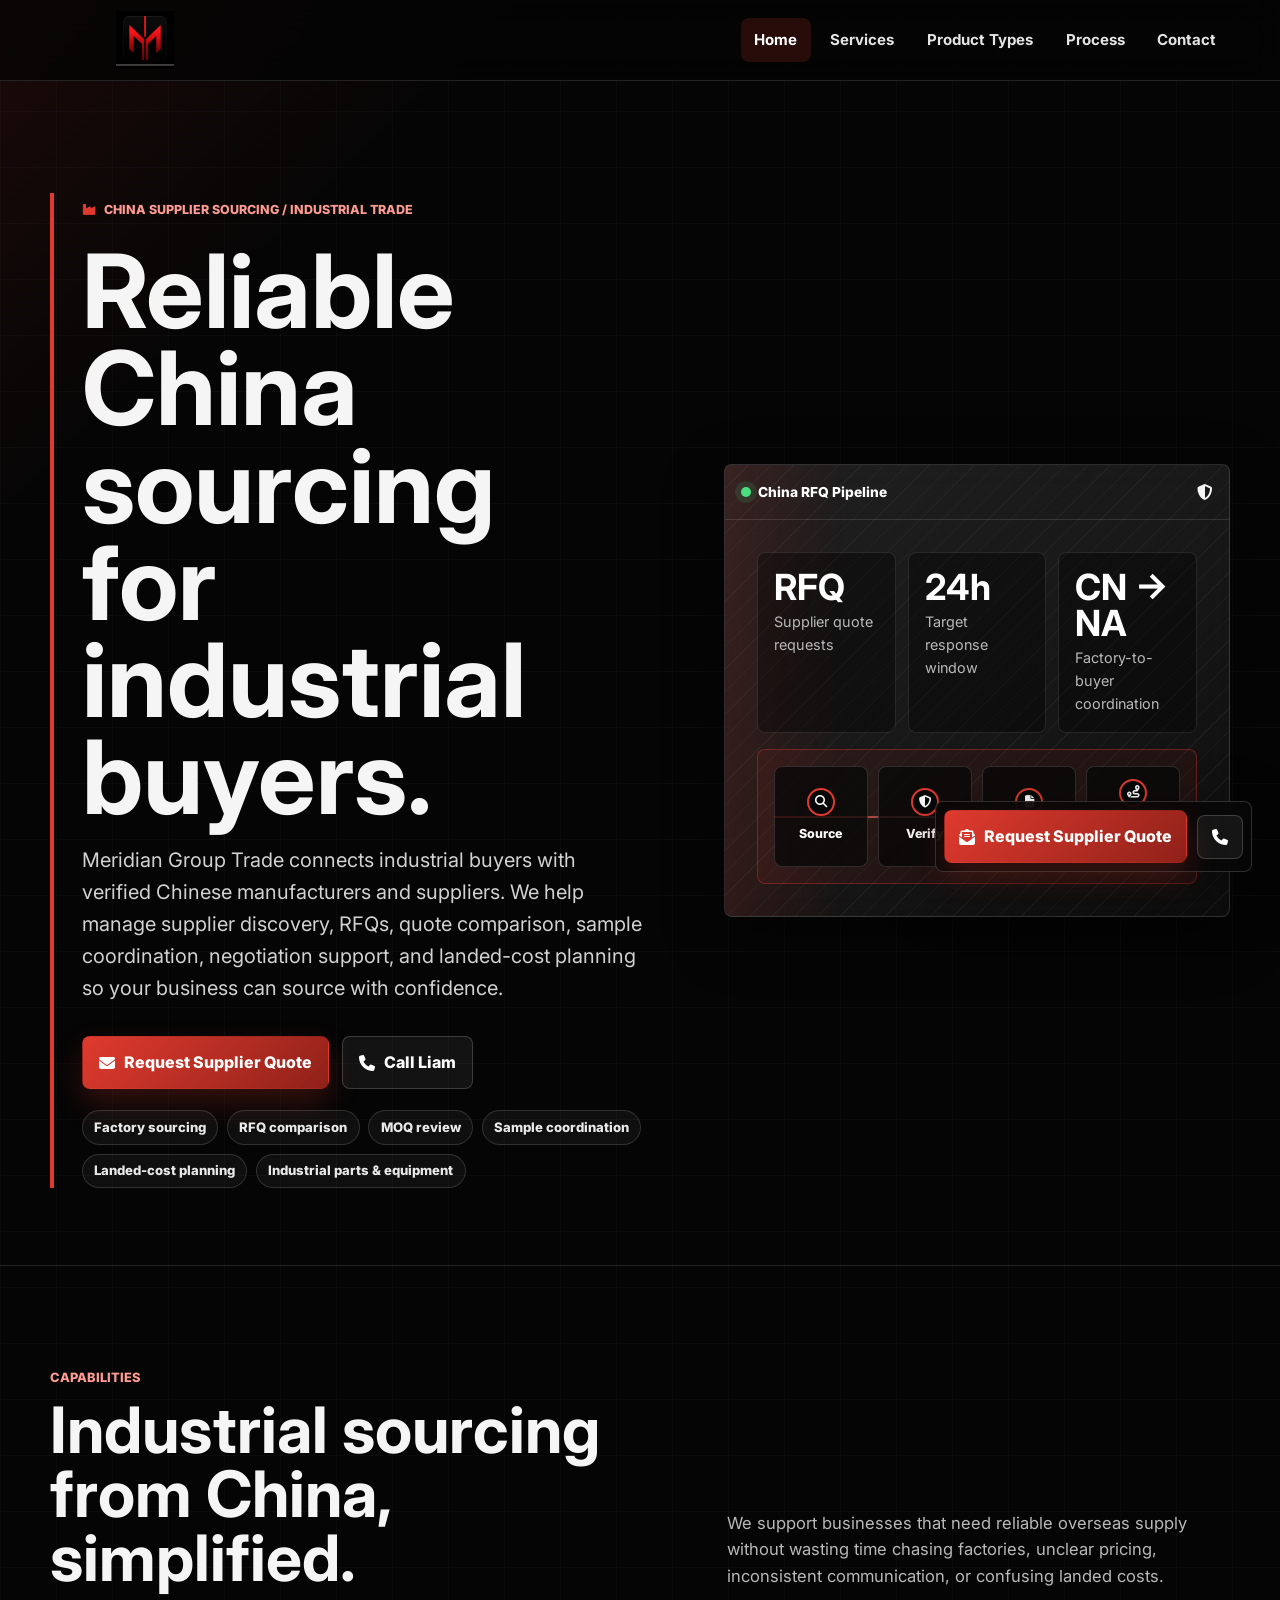
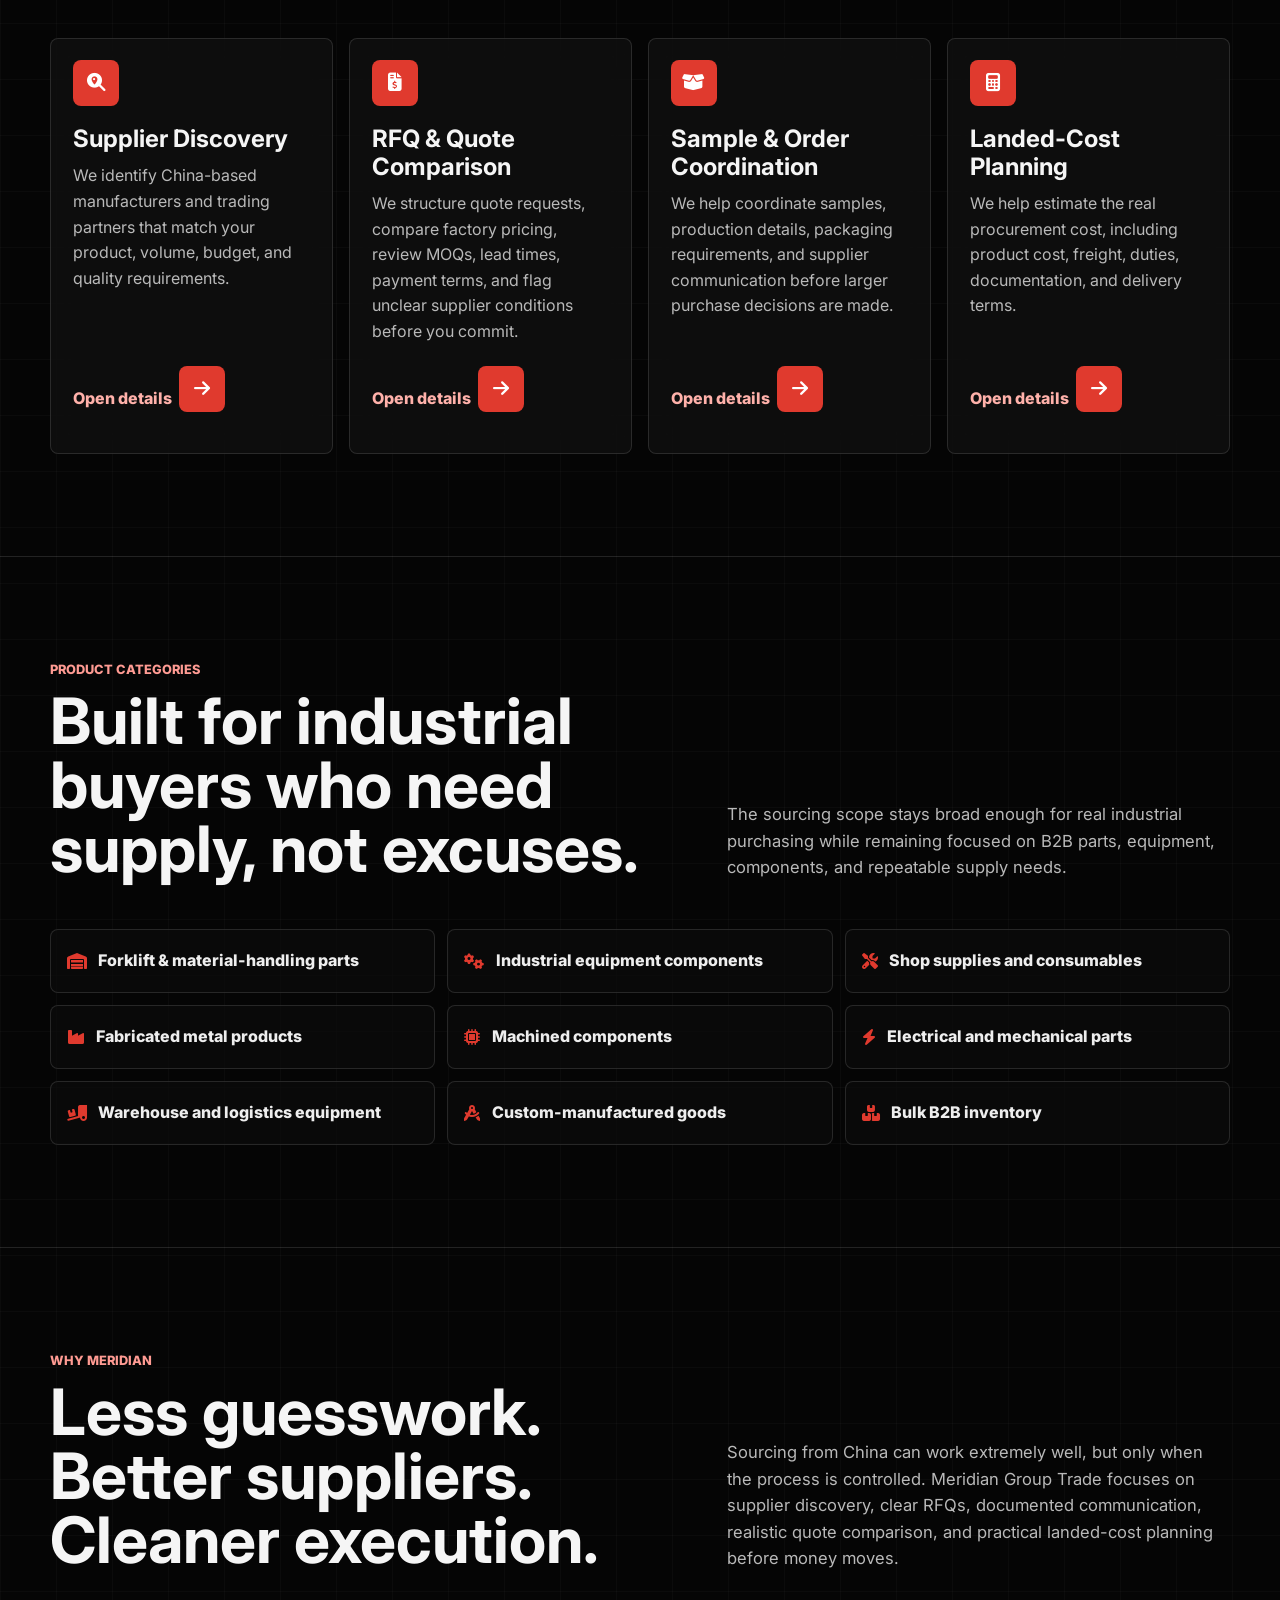
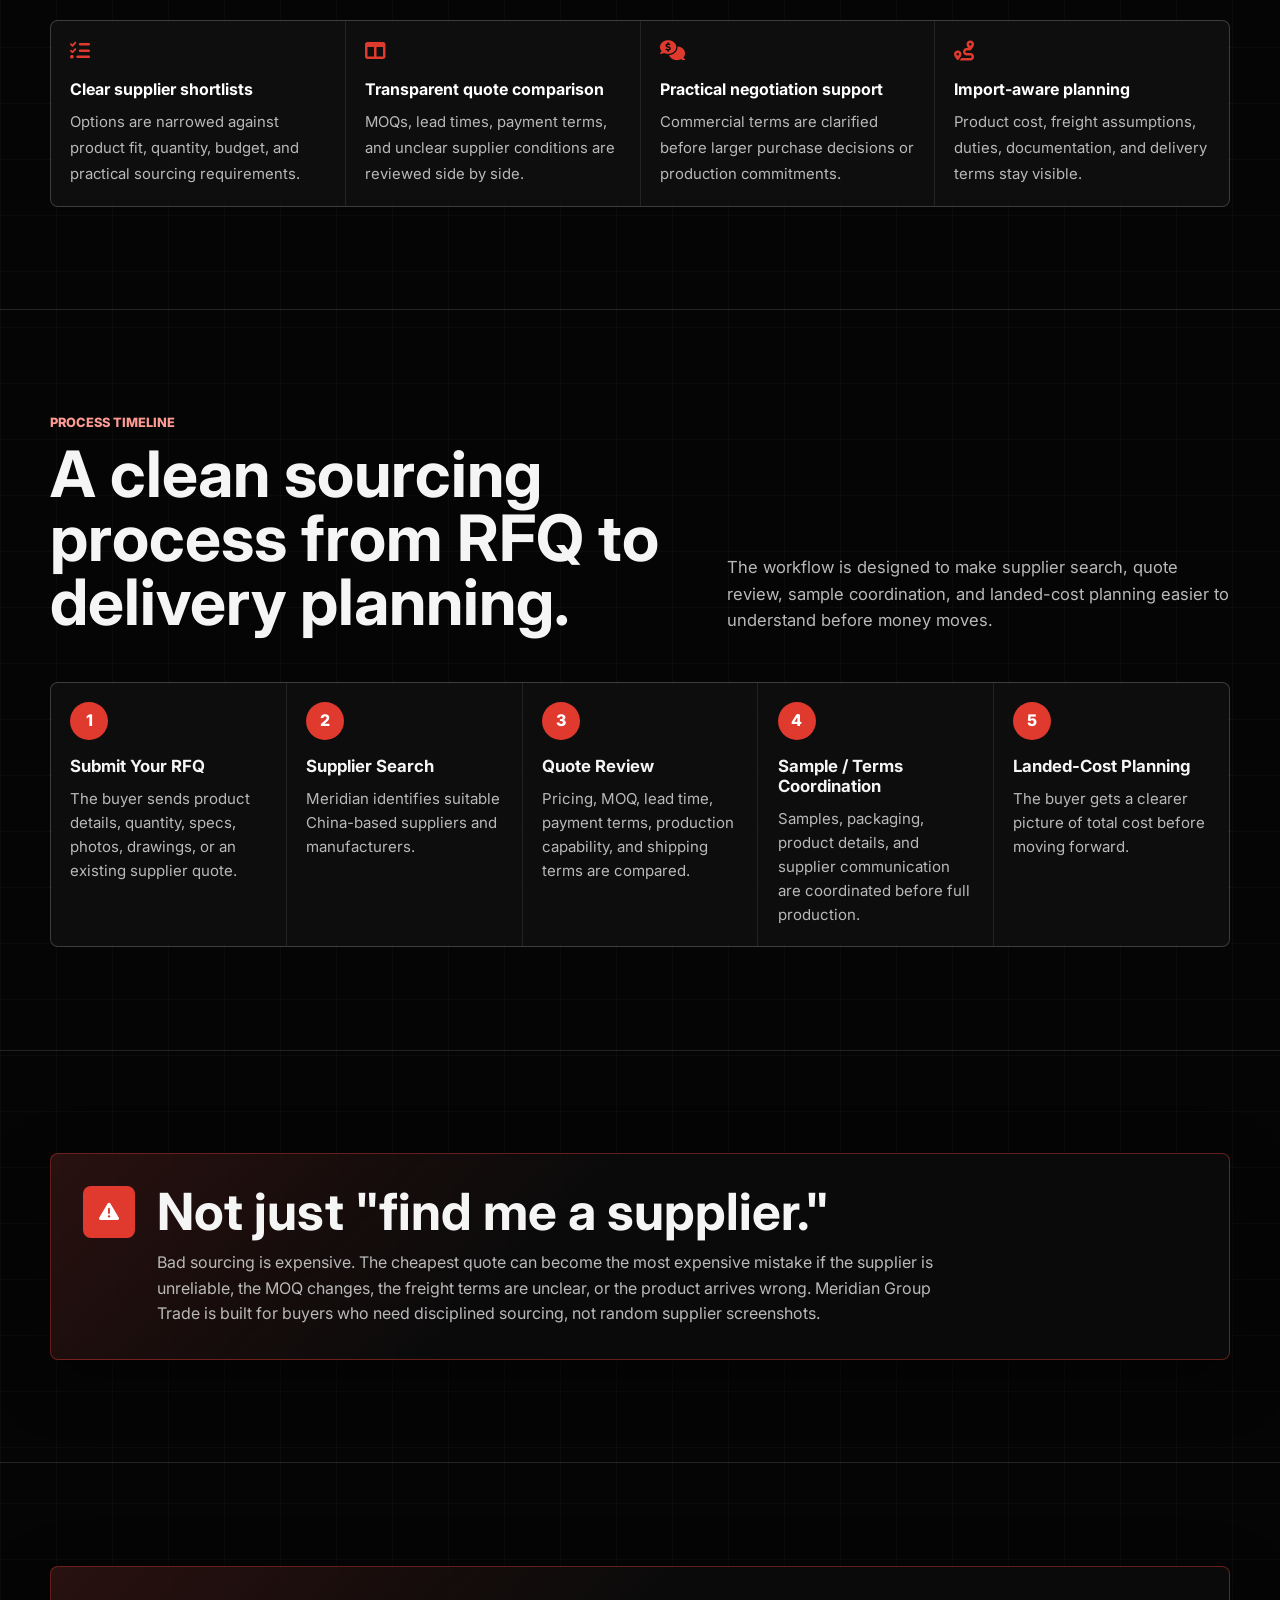
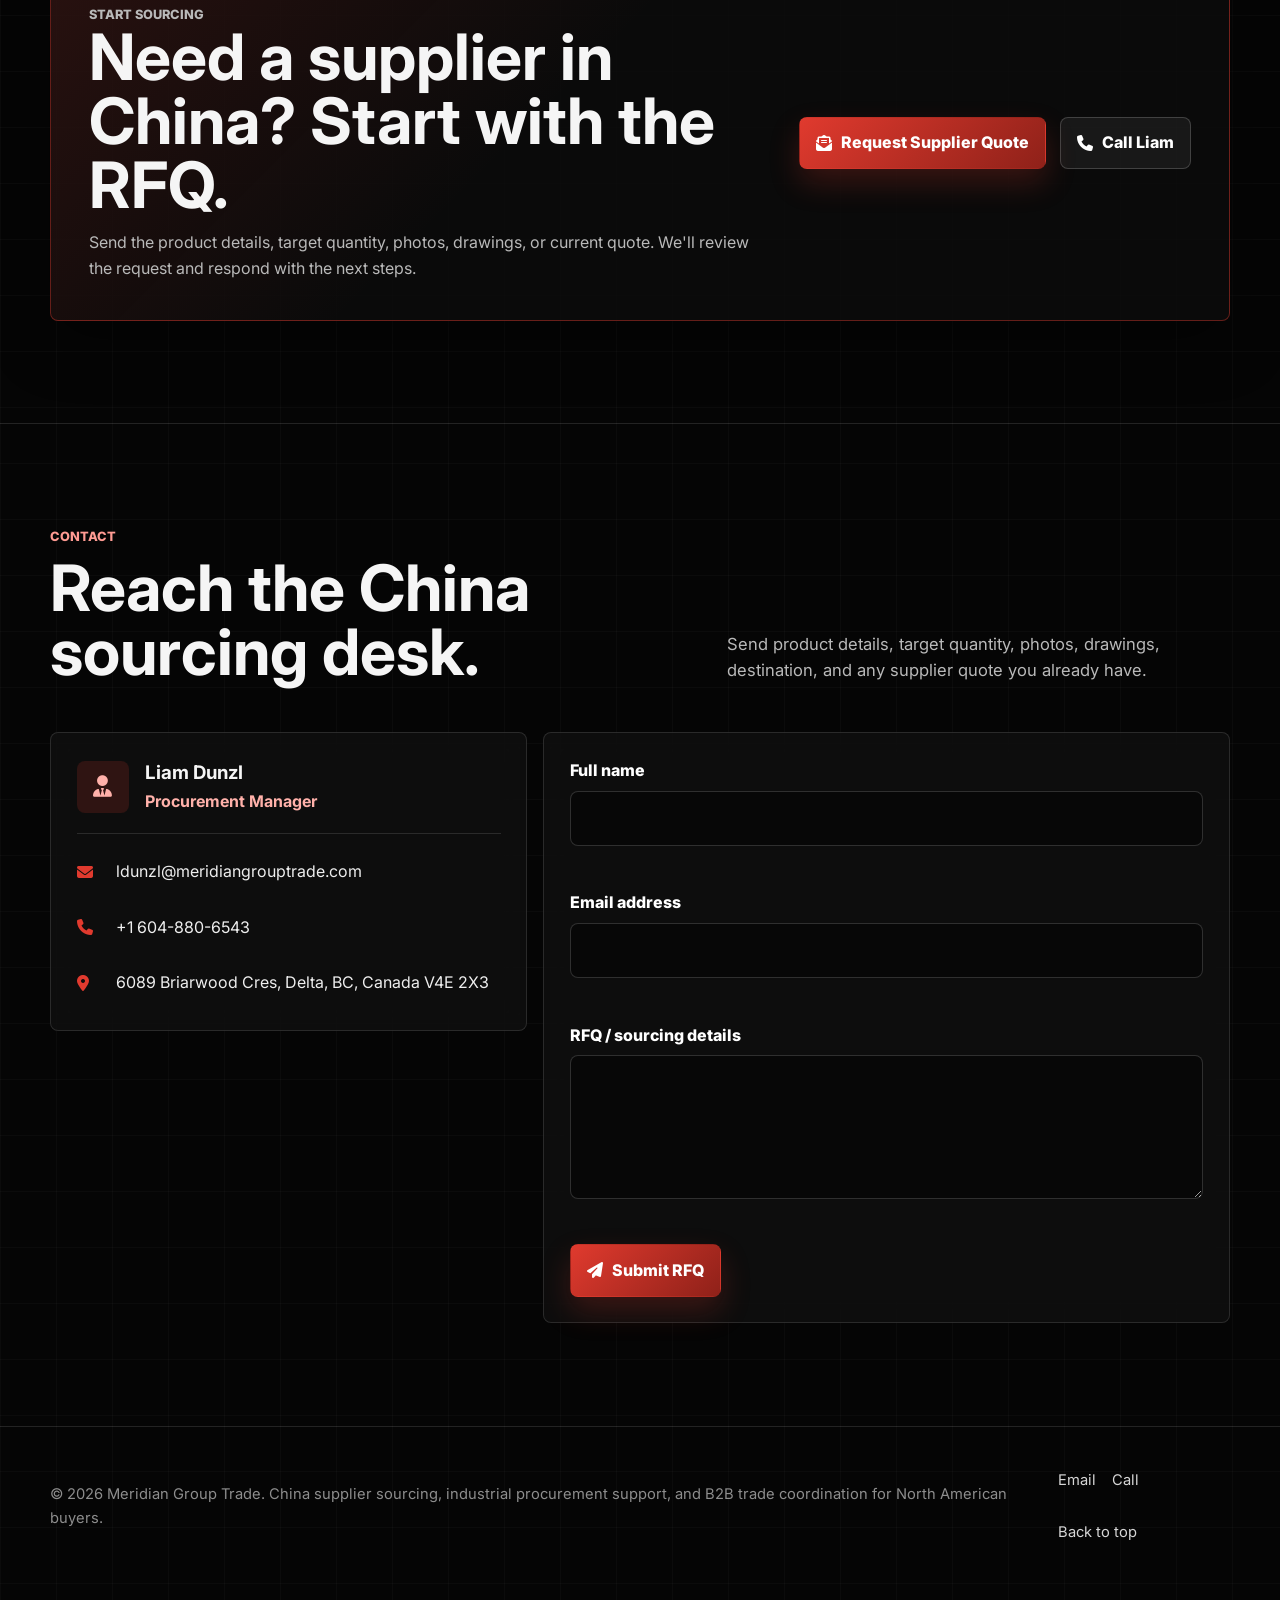
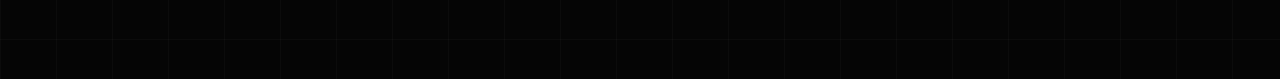
==== meridian_group_trade_index.html @ 4d3b4036 "Add files via upload" ====
<!DOCTYPE html>
<html lang="en">
<head>
    <meta charset="UTF-8">
    <meta name="viewport" content="width=device-width, initial-scale=1, viewport-fit=cover">
    <title>Meridian Group Trade | China Supplier Sourcing for Industrial Buyers</title>
    <meta name="description" content="Meridian Group Trade helps North American industrial buyers source from China with supplier discovery, RFQs, quote comparison, sample coordination, and landed-cost planning.">
    <link rel="canonical" href="https://www.meridiangrouptrade.com/">

    <meta property="og:title" content="Meridian Group Trade | China Supplier Sourcing for Industrial Buyers">
    <meta property="og:description" content="China supplier sourcing, RFQ support, quote comparison, sample coordination, and landed-cost planning for industrial buyers.">
    <meta property="og:type" content="website">
    <meta property="og:url" content="https://www.meridiangrouptrade.com/">
    <meta property="og:image" content="https://www.meridiangrouptrade.com/logo.png">
    <meta name="twitter:card" content="summary_large_image">
    <meta name="twitter:title" content="Meridian Group Trade | China Supplier Sourcing for Industrial Buyers">
    <meta name="twitter:description" content="China supplier sourcing, RFQ support, quote comparison, sample coordination, and landed-cost planning for industrial buyers.">
    <meta name="twitter:image" content="https://www.meridiangrouptrade.com/logo.png">
    <meta name="theme-color" content="#050505">

    <link rel="preconnect" href="https://fonts.googleapis.com">
    <link rel="preconnect" href="https://fonts.gstatic.com" crossorigin>
    <link rel="preload" as="style" href="https://fonts.googleapis.com/css2?family=Inter:wght@400;500;600;700;800&display=swap" onload="this.onload=null;this.rel='stylesheet'">
    <link rel="preload" as="style" href="https://cdnjs.cloudflare.com/ajax/libs/font-awesome/6.5.2/css/all.min.css" onload="this.onload=null;this.rel='stylesheet'">
    <noscript>
        <link rel="stylesheet" href="https://fonts.googleapis.com/css2?family=Inter:wght@400;500;600;700;800&display=swap">
        <link rel="stylesheet" href="https://cdnjs.cloudflare.com/ajax/libs/font-awesome/6.5.2/css/all.min.css">
    </noscript>

    <script type="application/ld+json">
    {
        "@context": "https://schema.org",
        "@type": "Organization",
        "name": "Meridian Group Trade",
        "url": "https://www.meridiangrouptrade.com/",
        "logo": "https://www.meridiangrouptrade.com/logo.png",
        "description": "China supplier sourcing, industrial procurement support, and B2B trade coordination for North American buyers.",
        "address": {
            "@type": "PostalAddress",
            "streetAddress": "6089 Briarwood Cres",
            "addressLocality": "Delta",
            "addressRegion": "BC",
            "postalCode": "V4E 2X3",
            "addressCountry": "CA"
        },
        "contactPoint": {
            "@type": "ContactPoint",
            "name": "Liam Dunzl",
            "jobTitle": "Procurement Manager",
            "email": "ldunzl@meridiangrouptrade.com",
            "telephone": "+1-604-880-6543",
            "contactType": "procurement"
        }
    }
    </script>

    <style>
        :root {
            --bg: #050505;
            --bg-2: #0a0a0a;
            --panel: rgba(17, 17, 17, 0.82);
            --panel-strong: #111111;
            --text: #f5f5f5;
            --muted: #b9b9b9;
            --soft: #8d8d8d;
            --line: rgba(255, 255, 255, 0.12);
            --accent: #e03a2e;
            --accent-2: #c03b2a;
            --accent-dark: #8f2119;
            --focus: #ff7a70;
            --shadow: 0 18px 60px rgba(0, 0, 0, 0.42);
            --radius: 8px;
            --max: 1180px;
        }

        * {
            box-sizing: border-box;
        }

        html {
            scroll-behavior: smooth;
        }

        body {
            min-width: 320px;
            margin: 0;
            padding-bottom: 5.75rem;
            color: var(--text);
            background:
                linear-gradient(135deg, rgba(224, 58, 46, 0.10), transparent 24rem),
                linear-gradient(90deg, rgba(255,255,255,0.025) 1px, transparent 1px),
                linear-gradient(0deg, rgba(255,255,255,0.022) 1px, transparent 1px),
                var(--bg);
            background-size: auto, 56px 56px, 56px 56px, auto;
            font-family: Inter, ui-sans-serif, system-ui, -apple-system, BlinkMacSystemFont, "Segoe UI", sans-serif;
            line-height: 1.6;
            overflow-x: hidden;
        }

        body.menu-open,
        body.modal-open {
            overflow: hidden;
        }

        img {
            max-width: 100%;
            height: auto;
        }

        a {
            color: inherit;
        }

        button,
        input,
        textarea {
            font: inherit;
        }

        button {
            cursor: pointer;
        }

        .skip-link {
            position: fixed;
            top: 0.75rem;
            left: 0.75rem;
            z-index: 2000;
            transform: translateY(-160%);
            padding: 0.8rem 1rem;
            color: #ffffff;
            background: var(--accent);
            border-radius: var(--radius);
            text-decoration: none;
            font-weight: 800;
            transition: transform 0.2s ease;
        }

        .skip-link:focus {
            transform: translateY(0);
        }

        :focus-visible {
            outline: 3px solid var(--focus);
            outline-offset: 4px;
        }

        .page-shell {
            position: relative;
            min-height: 100vh;
        }

        .container {
            width: min(100% - 2rem, var(--max));
            margin-inline: auto;
        }

        .site-header {
            position: sticky;
            top: 0;
            z-index: 100;
            border-bottom: 1px solid var(--line);
            background: rgba(5, 5, 5, 0.78);
            backdrop-filter: blur(18px);
            transition: box-shadow 0.2s ease, background 0.2s ease;
        }

        .site-header.is-scrolled {
            background: rgba(5, 5, 5, 0.94);
            box-shadow: 0 12px 36px rgba(0, 0, 0, 0.35);
        }

        .nav {
            display: flex;
            align-items: center;
            justify-content: space-between;
            min-height: 80px;
            gap: 1rem;
        }

        .brand {
            display: inline-flex;
            align-items: center;
            gap: 0.85rem;
            min-height: 44px;
            text-decoration: none;
        }

        .brand img {
            width: clamp(132px, 20vw, 190px);
            max-height: 58px;
            object-fit: contain;
        }

        .brand-fallback {
            display: none;
            font-weight: 800;
            letter-spacing: 0;
        }

        .nav-toggle {
            display: none;
            width: 46px;
            height: 46px;
            align-items: center;
            justify-content: center;
            color: var(--text);
            background: rgba(255, 255, 255, 0.06);
            border: 1px solid var(--line);
            border-radius: var(--radius);
        }

        .nav-links {
            display: flex;
            align-items: center;
            gap: 0.35rem;
            margin: 0;
            padding: 0;
            list-style: none;
        }

        .nav-links a {
            display: inline-flex;
            align-items: center;
            min-height: 44px;
            padding: 0.65rem 0.85rem;
            border-radius: var(--radius);
            color: #e5e5e5;
            text-decoration: none;
            font-size: 0.94rem;
            font-weight: 700;
            transition: color 0.2s ease, background 0.2s ease;
        }

        .nav-links a:hover,
        .nav-links a.is-active {
            color: #ffffff;
            background: rgba(224, 58, 46, 0.16);
        }

        .hero {
            position: relative;
            display: grid;
            align-items: center;
            min-height: calc(100svh - 80px);
            padding: clamp(4rem, 9vw, 7rem) 0 clamp(3rem, 6vw, 5rem);
            border-bottom: 1px solid var(--line);
        }

        .hero-inner {
            display: grid;
            grid-template-columns: minmax(0, 1.08fr) minmax(280px, 0.92fr);
            gap: clamp(2rem, 7vw, 5rem);
            align-items: center;
        }

        .hero-copy {
            border-left: 4px solid var(--accent);
            padding-left: clamp(1rem, 2.6vw, 1.75rem);
        }

        .eyebrow {
            display: inline-flex;
            align-items: center;
            gap: 0.5rem;
            min-height: 34px;
            margin: 0 0 1rem;
            color: #ff9b93;
            font-size: 0.78rem;
            font-weight: 800;
            text-transform: uppercase;
        }

        .eyebrow i {
            color: var(--accent);
        }

        h1,
        h2,
        h3,
        p {
            margin-top: 0;
        }

        h1 {
            max-width: 14ch;
            margin-bottom: 1.1rem;
            font-size: clamp(3rem, 8vw, 6.75rem);
            line-height: 0.95;
            letter-spacing: 0;
        }

        .hero-lede {
            max-width: 62ch;
            margin-bottom: 2rem;
            color: #d2d2d2;
            font-size: clamp(1rem, 1.6vw, 1.25rem);
        }

        .hero-actions,
        .modal-actions,
        .form-actions {
            display: flex;
            flex-wrap: wrap;
            gap: 0.85rem;
        }

        .trust-chips {
            display: flex;
            flex-wrap: wrap;
            gap: 0.55rem;
            max-width: 680px;
            margin: 1.35rem 0 0;
            padding: 0;
            list-style: none;
        }

        .trust-chips li {
            display: inline-flex;
            align-items: center;
            min-height: 34px;
            padding: 0.36rem 0.7rem;
            border: 1px solid rgba(255, 255, 255, 0.14);
            border-radius: 999px;
            color: #e9e9e9;
            background: rgba(255, 255, 255, 0.045);
            font-size: 0.82rem;
            font-weight: 800;
            transition: border-color 0.2s ease, background 0.2s ease;
        }

        .trust-chips li:hover {
            border-color: rgba(224, 58, 46, 0.72);
            background: rgba(224, 58, 46, 0.12);
        }

        .btn {
            display: inline-flex;
            align-items: center;
            justify-content: center;
            gap: 0.55rem;
            min-height: 46px;
            padding: 0.78rem 1rem;
            border: 1px solid transparent;
            border-radius: var(--radius);
            color: #ffffff;
            text-decoration: none;
            font-weight: 800;
            transition: transform 0.2s ease, border-color 0.2s ease, background 0.2s ease, box-shadow 0.2s ease;
        }

        .btn:hover {
            transform: translateY(-2px);
        }

        .btn-primary {
            background: linear-gradient(135deg, var(--accent), var(--accent-dark));
            box-shadow: 0 14px 30px rgba(224, 58, 46, 0.22);
        }

        .btn-primary:hover {
            box-shadow: 0 18px 44px rgba(224, 58, 46, 0.30);
        }

        .btn-secondary {
            background: rgba(255, 255, 255, 0.06);
            border-color: rgba(255, 255, 255, 0.18);
        }

        .btn-secondary:hover {
            border-color: rgba(224, 58, 46, 0.78);
            background: rgba(224, 58, 46, 0.12);
        }

        .hero-panel {
            position: relative;
            overflow: hidden;
            border: 1px solid var(--line);
            border-radius: var(--radius);
            background:
                linear-gradient(145deg, rgba(255, 255, 255, 0.10), rgba(255, 255, 255, 0.025)),
                rgba(10, 10, 10, 0.78);
            backdrop-filter: blur(18px);
            box-shadow: var(--shadow);
        }

        .hero-panel::before {
            content: "";
            position: absolute;
            inset: 0;
            background:
                linear-gradient(90deg, rgba(224, 58, 46, 0.18), transparent 24%),
                repeating-linear-gradient(135deg, rgba(255,255,255,0.06) 0 1px, transparent 1px 16px);
            opacity: 0.72;
            pointer-events: none;
        }

        .panel-top {
            position: relative;
            display: flex;
            align-items: center;
            justify-content: space-between;
            gap: 1rem;
            padding: 1rem;
            border-bottom: 1px solid var(--line);
        }

        .status {
            display: inline-flex;
            align-items: center;
            gap: 0.45rem;
            color: #ffffff;
            font-size: 0.86rem;
            font-weight: 800;
        }

        .status-dot {
            width: 0.64rem;
            height: 0.64rem;
            border-radius: 999px;
            background: #4ade80;
            box-shadow: 0 0 0 6px rgba(74, 222, 128, 0.12);
        }

        .panel-body {
            position: relative;
            padding: clamp(1.1rem, 3vw, 2rem);
        }

        .metric-grid {
            display: grid;
            grid-template-columns: repeat(3, minmax(0, 1fr));
            gap: 0.75rem;
            margin-bottom: 1rem;
        }

        .metric {
            min-height: 116px;
            padding: 1rem;
            border: 1px solid rgba(255,255,255,0.10);
            border-radius: var(--radius);
            background: rgba(0, 0, 0, 0.34);
        }

        .metric strong {
            display: block;
            margin-bottom: 0.35rem;
            color: #ffffff;
            font-size: clamp(1.55rem, 4vw, 2.25rem);
            line-height: 1;
        }

        .metric span {
            display: block;
            color: var(--muted);
            font-size: 0.9rem;
        }

        .route-line {
            position: relative;
            display: grid;
            grid-template-columns: repeat(4, minmax(0, 1fr));
            gap: 0.65rem;
            min-height: 124px;
            padding: 1rem;
            border: 1px solid rgba(224, 58, 46, 0.38);
            border-radius: var(--radius);
            background: rgba(224, 58, 46, 0.08);
        }

        .route-line::before {
            content: "";
            position: absolute;
            top: 50%;
            left: 1rem;
            right: 1rem;
            height: 2px;
            background: linear-gradient(90deg, var(--accent), rgba(255,255,255,0.28), var(--accent));
        }

        .route-node {
            position: relative;
            z-index: 1;
            display: grid;
            justify-items: center;
            align-content: center;
            gap: 0.5rem;
            min-height: 92px;
            padding: 0.75rem 0.5rem;
            border: 1px solid rgba(255, 255, 255, 0.14);
            border-radius: var(--radius);
            background: rgba(8, 8, 8, 0.78);
            color: #ffffff;
            font-size: 0.78rem;
            text-align: center;
            font-weight: 800;
        }

        .route-node i {
            width: 28px;
            height: 28px;
            display: grid;
            place-items: center;
            border: 2px solid var(--accent);
            border-radius: 50%;
            color: #ffffff;
            background: #080808;
        }

        .section {
            padding: clamp(4rem, 8vw, 6.5rem) 0;
            border-bottom: 1px solid var(--line);
        }

        .section-head {
            display: grid;
            grid-template-columns: minmax(0, 0.9fr) minmax(280px, 0.72fr);
            gap: clamp(1rem, 5vw, 3rem);
            align-items: end;
            margin-bottom: clamp(1.8rem, 4vw, 3rem);
        }

        .section-kicker {
            margin-bottom: 0.55rem;
            color: #ff9b93;
            font-size: 0.8rem;
            font-weight: 800;
            text-transform: uppercase;
        }

        .section h2 {
            max-width: 15ch;
            margin-bottom: 0;
            font-size: clamp(2rem, 5vw, 4rem);
            line-height: 1;
            letter-spacing: 0;
        }

        .section-intro {
            margin-bottom: 0;
            color: var(--muted);
            font-size: clamp(0.98rem, 1.3vw, 1.08rem);
        }

        .services-grid {
            display: grid;
            grid-template-columns: repeat(4, minmax(0, 1fr));
            gap: 1rem;
        }

        .service-card {
            display: flex;
            flex-direction: column;
            min-height: 100%;
            padding: clamp(1.1rem, 2vw, 1.35rem);
            border: 1px solid var(--line);
            border-radius: var(--radius);
            background: var(--panel);
            color: inherit;
            text-align: left;
            backdrop-filter: blur(16px);
            transition: transform 0.2s ease, border-color 0.2s ease, box-shadow 0.2s ease, background 0.2s ease;
        }

        .service-card:hover {
            transform: translateY(-6px);
            border-color: rgba(224, 58, 46, 0.68);
            background: rgba(20, 20, 20, 0.92);
            box-shadow: 0 22px 44px rgba(0, 0, 0, 0.30);
        }

        .service-card i {
            width: 46px;
            height: 46px;
            display: grid;
            place-items: center;
            margin-bottom: 1.2rem;
            border-radius: var(--radius);
            color: #ffffff;
            background: var(--accent);
            font-size: 1.15rem;
        }

        .service-card h3 {
            margin-bottom: 0.65rem;
            font-size: clamp(1.18rem, 2vw, 1.5rem);
            line-height: 1.15;
        }

        .service-card p {
            flex: 1;
            margin-bottom: 1.35rem;
            color: var(--muted);
        }

        .card-action {
            display: inline-flex;
            align-items: center;
            gap: 0.45rem;
            min-height: 44px;
            color: #ffb1aa;
            font-weight: 800;
        }

        .proof-band {
            display: grid;
            grid-template-columns: repeat(4, minmax(0, 1fr));
            gap: 1px;
            overflow: hidden;
            border: 1px solid var(--line);
            border-radius: var(--radius);
            background: var(--line);
        }

        .proof-item {
            min-height: 142px;
            padding: 1.2rem;
            background: rgba(12, 12, 12, 0.88);
        }

        .proof-item i {
            margin-bottom: 1rem;
            color: var(--accent);
            font-size: 1.25rem;
        }

        .proof-item strong {
            display: block;
            margin-bottom: 0.4rem;
            color: #ffffff;
        }

        .proof-item span {
            color: var(--muted);
            font-size: 0.93rem;
        }

        .category-grid {
            display: grid;
            grid-template-columns: repeat(3, minmax(0, 1fr));
            gap: 0.75rem;
        }

        .category-item {
            display: flex;
            align-items: center;
            gap: 0.7rem;
            min-height: 64px;
            padding: 0.9rem 1rem;
            border: 1px solid var(--line);
            border-radius: var(--radius);
            background: rgba(12, 12, 12, 0.82);
            color: #eeeeee;
            font-weight: 800;
        }

        .category-item i {
            color: var(--accent);
        }

        .timeline {
            display: grid;
            grid-template-columns: repeat(5, minmax(0, 1fr));
            gap: 1px;
            overflow: hidden;
            border: 1px solid var(--line);
            border-radius: var(--radius);
            background: var(--line);
        }

        .timeline-step {
            position: relative;
            min-height: 230px;
            padding: 1.2rem;
            background: rgba(12, 12, 12, 0.9);
        }

        .timeline-step::before {
            content: attr(data-step);
            display: grid;
            place-items: center;
            width: 38px;
            height: 38px;
            margin-bottom: 1rem;
            border-radius: 50%;
            color: #ffffff;
            background: var(--accent);
            font-weight: 800;
        }

        .timeline-step h3 {
            margin-bottom: 0.65rem;
            font-size: 1.05rem;
            line-height: 1.2;
        }

        .timeline-step p {
            margin-bottom: 0;
            color: var(--muted);
            font-size: 0.94rem;
        }

        .warning-panel,
        .final-cta {
            border: 1px solid rgba(224, 58, 46, 0.42);
            border-radius: var(--radius);
            background:
                linear-gradient(135deg, rgba(224, 58, 46, 0.14), transparent 42%),
                rgba(12, 12, 12, 0.88);
            box-shadow: var(--shadow);
        }

        .warning-panel {
            display: grid;
            grid-template-columns: 58px minmax(0, 1fr);
            gap: 1rem;
            padding: clamp(1.2rem, 3vw, 2rem);
        }

        .warning-panel i {
            display: grid;
            place-items: center;
            width: 52px;
            height: 52px;
            border-radius: var(--radius);
            color: #ffffff;
            background: var(--accent);
            font-size: 1.25rem;
        }

        .warning-panel h2 {
            max-width: none;
            margin-bottom: 0.8rem;
            font-size: clamp(1.8rem, 4vw, 3.2rem);
        }

        .warning-panel p {
            max-width: 78ch;
            margin-bottom: 0;
            color: var(--muted);
        }

        .final-cta {
            display: grid;
            grid-template-columns: minmax(0, 1fr) auto;
            gap: 1.5rem;
            align-items: center;
            padding: clamp(1.3rem, 4vw, 2.4rem);
        }

        .final-cta h2 {
            max-width: 18ch;
            margin-bottom: 0.8rem;
        }

        .final-cta p {
            max-width: 68ch;
            margin-bottom: 0;
            color: var(--muted);
        }

        .contact-layout {
            display: grid;
            grid-template-columns: minmax(280px, 0.82fr) minmax(0, 1.18fr);
            gap: 1rem;
            align-items: start;
        }

        .contact-panel,
        .form-panel {
            border: 1px solid var(--line);
            border-radius: var(--radius);
            background: var(--panel);
            backdrop-filter: blur(16px);
        }

        .contact-panel {
            padding: clamp(1.1rem, 2.4vw, 1.6rem);
        }

        .manager {
            display: flex;
            align-items: center;
            gap: 1rem;
            padding-bottom: 1.15rem;
            margin-bottom: 1rem;
            border-bottom: 1px solid var(--line);
        }

        .manager-icon {
            width: 52px;
            height: 52px;
            display: grid;
            place-items: center;
            flex: 0 0 auto;
            border-radius: var(--radius);
            background: rgba(224, 58, 46, 0.16);
            color: #ffb1aa;
            font-size: 1.35rem;
        }

        .manager h3 {
            margin-bottom: 0.05rem;
        }

        .manager p {
            margin: 0;
            color: #ffb1aa;
            font-weight: 700;
        }

        .detail-list {
            display: grid;
            gap: 0.7rem;
            margin: 0;
            padding: 0;
            list-style: none;
        }

        .detail-list > li > a,
        .detail-list > li > span {
            display: grid;
            grid-template-columns: 28px minmax(0, 1fr);
            align-items: center;
            gap: 0.7rem;
            min-height: 44px;
            color: #eeeeee;
            text-decoration: none;
        }

        .detail-list > li > a > span,
        .detail-list > li > span > span {
            display: block;
            min-width: 0;
            word-break: normal;
            overflow-wrap: normal;
        }

        .detail-list a[href^="mailto:"] > span {
            overflow-wrap: anywhere;
        }

        .detail-list a[href^="tel:"] > span {
            white-space: nowrap;
        }

        .detail-list i {
            color: var(--accent);
        }

        .detail-list a:hover {
            color: #ffb1aa;
        }

        .form-panel {
            padding: clamp(1.1rem, 2.4vw, 1.6rem);
        }

        .form-grid {
            display: grid;
            gap: 1rem;
        }

        .field {
            display: grid;
            gap: 0.45rem;
        }

        .field label {
            color: #ffffff;
            font-weight: 800;
        }

        .field input,
        .field textarea {
            width: 100%;
            min-height: 48px;
            padding: 0.84rem 0.9rem;
            color: #ffffff;
            background: rgba(0, 0, 0, 0.42);
            border: 1px solid rgba(255, 255, 255, 0.16);
            border-radius: var(--radius);
            transition: border-color 0.2s ease, box-shadow 0.2s ease;
        }

        .field textarea {
            min-height: 144px;
            resize: vertical;
        }

        .field input:focus,
        .field textarea:focus {
            outline: none;
            border-color: var(--accent);
            box-shadow: 0 0 0 4px rgba(224, 58, 46, 0.16);
        }

        .field-error {
            min-height: 1.35rem;
            color: #ffb1aa;
            font-size: 0.9rem;
            font-weight: 700;
        }

        .field.is-invalid input,
        .field.is-invalid textarea {
            border-color: #ff7a70;
        }

        .site-footer {
            padding: 2rem 0;
        }

        .footer-inner {
            display: flex;
            align-items: center;
            justify-content: space-between;
            gap: 1rem;
            color: var(--soft);
            font-size: 0.92rem;
        }

        .footer-links {
            display: flex;
            flex-wrap: wrap;
            gap: 0.5rem 1rem;
        }

        .footer-links a {
            min-height: 44px;
            display: inline-flex;
            align-items: center;
            color: #d6d6d6;
            text-decoration: none;
        }

        .footer-links a:hover {
            color: #ffb1aa;
        }

        .sticky-cta {
            position: fixed;
            right: clamp(1rem, 3vw, 1.75rem);
            bottom: clamp(1rem, 3vw, 1.75rem);
            z-index: 95;
            display: flex;
            align-items: center;
            gap: 0.6rem;
            padding: 0.5rem;
            border: 1px solid rgba(255, 255, 255, 0.16);
            border-radius: var(--radius);
            background: rgba(8, 8, 8, 0.86);
            backdrop-filter: blur(18px);
            box-shadow: var(--shadow);
        }

        .sticky-cta .btn {
            min-height: 44px;
            padding-inline: 0.9rem;
        }

        .sticky-cta .btn-secondary {
            width: 46px;
            padding-inline: 0;
        }

        .modal-backdrop {
            position: fixed;
            inset: 0;
            z-index: 1000;
            display: none;
            align-items: center;
            justify-content: center;
            padding: 1rem;
            background: rgba(0, 0, 0, 0.76);
            backdrop-filter: blur(16px);
        }

        .modal-backdrop.is-open {
            display: flex;
        }

        .modal {
            width: min(100%, 650px);
            max-height: min(86vh, 720px);
            overflow: auto;
            border: 1px solid rgba(224, 58, 46, 0.62);
            border-radius: var(--radius);
            background:
                linear-gradient(145deg, rgba(255, 255, 255, 0.08), rgba(255, 255, 255, 0.02)),
                var(--panel-strong);
            box-shadow: var(--shadow);
        }

        .modal-header {
            display: flex;
            align-items: flex-start;
            justify-content: space-between;
            gap: 1rem;
            padding: 1.3rem 1.3rem 0;
        }

        .modal-title-wrap {
            display: flex;
            align-items: center;
            gap: 0.85rem;
        }

        .modal-icon {
            width: 48px;
            height: 48px;
            display: grid;
            place-items: center;
            flex: 0 0 auto;
            border-radius: var(--radius);
            color: #ffffff;
            background: var(--accent);
        }

        .modal h3 {
            margin-bottom: 0;
            font-size: clamp(1.35rem, 3vw, 2rem);
            line-height: 1.15;
        }

        .modal-close {
            width: 44px;
            height: 44px;
            display: grid;
            place-items: center;
            flex: 0 0 auto;
            color: #ffffff;
            background: rgba(255, 255, 255, 0.06);
            border: 1px solid var(--line);
            border-radius: var(--radius);
        }

        .modal-close:hover {
            border-color: var(--accent);
            background: rgba(224, 58, 46, 0.14);
        }

        .modal-body {
            padding: 1.2rem 1.3rem 1.3rem;
        }

        .modal-body p {
            color: var(--muted);
        }

        .modal-list {
            display: grid;
            gap: 0.45rem;
            margin: 1rem 0 1.4rem;
            padding: 0;
            list-style: none;
            color: #f0f0f0;
        }

        .modal-list li {
            display: grid;
            grid-template-columns: 24px minmax(0, 1fr);
            gap: 0.5rem;
        }

        .modal-list i {
            margin-top: 0.22rem;
            color: var(--accent);
        }

        .toast {
            position: fixed;
            right: 1rem;
            bottom: 1rem;
            z-index: 2200;
            width: min(calc(100% - 2rem), 430px);
            padding: 1rem;
            border: 1px solid rgba(74, 222, 128, 0.52);
            border-radius: var(--radius);
            background: #101713;
            color: #ffffff;
            box-shadow: var(--shadow);
            transform: translateY(150%);
            opacity: 0;
            transition: transform 0.25s ease, opacity 0.25s ease;
        }

        .toast.is-visible {
            transform: translateY(0);
            opacity: 1;
        }

        .reveal {
            opacity: 0;
            transform: translateY(22px);
            transition: opacity 0.6s ease, transform 0.6s ease;
        }

        .reveal.is-visible {
            opacity: 1;
            transform: translateY(0);
        }

        @media (prefers-reduced-motion: reduce) {
            *,
            *::before,
            *::after {
                scroll-behavior: auto !important;
                animation-duration: 0.01ms !important;
                animation-iteration-count: 1 !important;
                transition-duration: 0.01ms !important;
            }
        }

        @media (max-width: 920px) {
            .hero-inner,
            .section-head,
            .contact-layout,
            .final-cta {
                grid-template-columns: 1fr;
            }

            .hero {
                min-height: auto;
            }

            .hero-panel {
                max-width: 640px;
            }

            .services-grid,
            .proof-band,
            .category-grid,
            .timeline {
                grid-template-columns: repeat(2, minmax(0, 1fr));
            }

            .metric-grid,
            .route-line {
                grid-template-columns: 1fr;
            }

            .route-line::before {
                display: none;
            }
        }

        @media (max-width: 720px) {
            .nav-toggle {
                display: inline-flex;
            }

            .nav-links {
                position: fixed;
                top: 80px;
                left: 1rem;
                right: 1rem;
                display: grid;
                gap: 0.35rem;
                padding: 0.7rem;
                border: 1px solid var(--line);
                border-radius: var(--radius);
                background: rgba(5, 5, 5, 0.96);
                box-shadow: var(--shadow);
                transform: translateY(-130%);
                opacity: 0;
                pointer-events: none;
                transition: transform 0.22s ease, opacity 0.22s ease;
            }

            .nav-links.is-open {
                transform: translateY(0);
                opacity: 1;
                pointer-events: auto;
            }

            .nav-links a {
                width: 100%;
            }

            .hero-copy {
                padding-left: 1rem;
            }

            .services-grid,
            .proof-band,
            .metric-grid,
            .category-grid,
            .timeline {
                grid-template-columns: 1fr;
            }

            .warning-panel {
                grid-template-columns: 1fr;
            }

            .footer-inner {
                align-items: flex-start;
                flex-direction: column;
            }

            .sticky-cta {
                left: 0.75rem;
                right: 0.75rem;
                bottom: 0.75rem;
                display: grid;
                grid-template-columns: minmax(0, 1fr) 52px;
            }

            .sticky-cta .btn-primary {
                width: 100%;
            }

            .sticky-cta .btn-secondary {
                width: 52px;
            }
        }

        @media (max-width: 480px) {
            .container {
                width: min(100% - 1.25rem, var(--max));
            }

            .hero-actions .btn,
            .modal-actions .btn,
            .form-actions .btn {
                width: 100%;
            }

            .manager {
                align-items: flex-start;
            }
        }
    </style>
</head>
<body>
    <a class="skip-link" href="#main">Skip to content</a>

    <div class="page-shell">
        <header class="site-header" data-header>
            <div class="container nav">
                <a class="brand" href="#home" aria-label="Meridian Group Trade home">
                    <img src="./logo.png" alt="Meridian Group Trade logo" loading="lazy" decoding="async" onerror="this.style.display='none';this.nextElementSibling.style.display='inline-block';">
                    <span class="brand-fallback">Meridian Group Trade</span>
                </a>

                <button class="nav-toggle" type="button" aria-label="Open navigation menu" aria-controls="site-nav" aria-expanded="false" data-nav-toggle>
                    <i class="fa-solid fa-bars" aria-hidden="true"></i>
                </button>

                <nav aria-label="Primary navigation">
                    <ul class="nav-links" id="site-nav" data-nav-menu>
                        <li><a href="#home" class="is-active">Home</a></li>
                        <li><a href="#services">Services</a></li>
                        <li><a href="#categories">Product Types</a></li>
                        <li><a href="#process">Process</a></li>
                        <li><a href="#contact">Contact</a></li>
                    </ul>
                </nav>
            </div>
        </header>

        <main id="main">
            <section class="hero" id="home" aria-labelledby="hero-title">
                <div class="container hero-inner">
                    <div class="hero-copy reveal">
                        <p class="eyebrow"><i class="fa-solid fa-industry" aria-hidden="true"></i> China supplier sourcing / industrial trade</p>
                        <h1 id="hero-title">Reliable China sourcing for industrial buyers.</h1>
                        <p class="hero-lede">Meridian Group Trade connects industrial buyers with verified Chinese manufacturers and suppliers. We help manage supplier discovery, RFQs, quote comparison, sample coordination, negotiation support, and landed-cost planning so your business can source with confidence.</p>
                        <div class="hero-actions" aria-label="Primary actions">
                            <a class="btn btn-primary" href="#contact"><i class="fa-solid fa-envelope" aria-hidden="true"></i> Request Supplier Quote</a>
                            <a class="btn btn-secondary" href="tel:+16048806543"><i class="fa-solid fa-phone" aria-hidden="true"></i> Call Liam</a>
                        </div>
                        <ul class="trust-chips" aria-label="Sourcing support">
                            <li>Factory sourcing</li>
                            <li>RFQ comparison</li>
                            <li>MOQ review</li>
                            <li>Sample coordination</li>
                            <li>Landed-cost planning</li>
                            <li>Industrial parts &amp; equipment</li>
                        </ul>
                    </div>

                    <aside class="hero-panel reveal" aria-label="China RFQ pipeline summary">
                        <div class="panel-top">
                            <span class="status"><span class="status-dot" aria-hidden="true"></span> China RFQ Pipeline</span>
                            <i class="fa-solid fa-shield-halved" aria-hidden="true"></i>
                        </div>
                        <div class="panel-body">
                            <div class="metric-grid">
                                <div class="metric">
                                    <strong>RFQ</strong>
                                    <span>Supplier quote requests</span>
                                </div>
                                <div class="metric">
                                    <strong>24h</strong>
                                    <span>Target response window</span>
                                </div>
                                <div class="metric">
                                    <strong>CN &rarr; NA</strong>
                                    <span>Factory-to-buyer coordination</span>
                                </div>
                            </div>
                            <div class="route-line" aria-label="China sourcing process">
                                <span class="route-node"><i class="fa-solid fa-magnifying-glass" aria-hidden="true"></i>Source</span>
                                <span class="route-node"><i class="fa-solid fa-shield-halved" aria-hidden="true"></i>Verify</span>
                                <span class="route-node"><i class="fa-solid fa-file-lines" aria-hidden="true"></i>Quote</span>
                                <span class="route-node"><i class="fa-solid fa-route" aria-hidden="true"></i>Landed Cost</span>
                            </div>
                        </div>
                    </aside>
                </div>
            </section>

            <section class="section" id="services" aria-labelledby="services-title">
                <div class="container">
                    <div class="section-head reveal">
                        <div>
                            <p class="section-kicker">Capabilities</p>
                            <h2 id="services-title">Industrial sourcing from China, simplified.</h2>
                        </div>
                        <p class="section-intro">We support businesses that need reliable overseas supply without wasting time chasing factories, unclear pricing, inconsistent communication, or confusing landed costs.</p>
                    </div>

                    <div class="services-grid">
                        <button class="service-card reveal" type="button" data-service="discovery" aria-haspopup="dialog">
                            <i class="fa-solid fa-magnifying-glass-location" aria-hidden="true"></i>
                            <h3>Supplier Discovery</h3>
                            <p>We identify China-based manufacturers and trading partners that match your product, volume, budget, and quality requirements.</p>
                            <span class="card-action">Open details <i class="fa-solid fa-arrow-right" aria-hidden="true"></i></span>
                        </button>

                        <button class="service-card reveal" type="button" data-service="rfq" aria-haspopup="dialog">
                            <i class="fa-solid fa-file-invoice-dollar" aria-hidden="true"></i>
                            <h3>RFQ &amp; Quote Comparison</h3>
                            <p>We structure quote requests, compare factory pricing, review MOQs, lead times, payment terms, and flag unclear supplier conditions before you commit.</p>
                            <span class="card-action">Open details <i class="fa-solid fa-arrow-right" aria-hidden="true"></i></span>
                        </button>

                        <button class="service-card reveal" type="button" data-service="samples" aria-haspopup="dialog">
                            <i class="fa-solid fa-box-open" aria-hidden="true"></i>
                            <h3>Sample &amp; Order Coordination</h3>
                            <p>We help coordinate samples, production details, packaging requirements, and supplier communication before larger purchase decisions are made.</p>
                            <span class="card-action">Open details <i class="fa-solid fa-arrow-right" aria-hidden="true"></i></span>
                        </button>

                        <button class="service-card reveal" type="button" data-service="landed" aria-haspopup="dialog">
                            <i class="fa-solid fa-calculator" aria-hidden="true"></i>
                            <h3>Landed-Cost Planning</h3>
                            <p>We help estimate the real procurement cost, including product cost, freight, duties, documentation, and delivery terms.</p>
                            <span class="card-action">Open details <i class="fa-solid fa-arrow-right" aria-hidden="true"></i></span>
                        </button>
                    </div>
                </div>
            </section>

            <section class="section" id="categories" aria-labelledby="categories-title">
                <div class="container">
                    <div class="section-head reveal">
                        <div>
                            <p class="section-kicker">Product categories</p>
                            <h2 id="categories-title">Built for industrial buyers who need supply, not excuses.</h2>
                        </div>
                        <p class="section-intro">The sourcing scope stays broad enough for real industrial purchasing while remaining focused on B2B parts, equipment, components, and repeatable supply needs.</p>
                    </div>

                    <div class="category-grid reveal">
                        <div class="category-item"><i class="fa-solid fa-warehouse" aria-hidden="true"></i> Forklift &amp; material-handling parts</div>
                        <div class="category-item"><i class="fa-solid fa-gears" aria-hidden="true"></i> Industrial equipment components</div>
                        <div class="category-item"><i class="fa-solid fa-screwdriver-wrench" aria-hidden="true"></i> Shop supplies and consumables</div>
                        <div class="category-item"><i class="fa-solid fa-industry" aria-hidden="true"></i> Fabricated metal products</div>
                        <div class="category-item"><i class="fa-solid fa-microchip" aria-hidden="true"></i> Machined components</div>
                        <div class="category-item"><i class="fa-solid fa-bolt" aria-hidden="true"></i> Electrical and mechanical parts</div>
                        <div class="category-item"><i class="fa-solid fa-truck-ramp-box" aria-hidden="true"></i> Warehouse and logistics equipment</div>
                        <div class="category-item"><i class="fa-solid fa-drafting-compass" aria-hidden="true"></i> Custom-manufactured goods</div>
                        <div class="category-item"><i class="fa-solid fa-boxes-stacked" aria-hidden="true"></i> Bulk B2B inventory</div>
                    </div>
                </div>
            </section>

            <section class="section" id="why" aria-labelledby="why-title">
                <div class="container">
                    <div class="section-head reveal">
                        <div>
                            <p class="section-kicker">Why Meridian</p>
                            <h2 id="why-title">Less guesswork. Better suppliers. Cleaner execution.</h2>
                        </div>
                        <p class="section-intro">Sourcing from China can work extremely well, but only when the process is controlled. Meridian Group Trade focuses on supplier discovery, clear RFQs, documented communication, realistic quote comparison, and practical landed-cost planning before money moves.</p>
                    </div>

                    <div class="proof-band reveal">
                        <div class="proof-item">
                            <i class="fa-solid fa-list-check" aria-hidden="true"></i>
                            <strong>Clear supplier shortlists</strong>
                            <span>Options are narrowed against product fit, quantity, budget, and practical sourcing requirements.</span>
                        </div>
                        <div class="proof-item">
                            <i class="fa-solid fa-table-columns" aria-hidden="true"></i>
                            <strong>Transparent quote comparison</strong>
                            <span>MOQs, lead times, payment terms, and unclear supplier conditions are reviewed side by side.</span>
                        </div>
                        <div class="proof-item">
                            <i class="fa-solid fa-comments-dollar" aria-hidden="true"></i>
                            <strong>Practical negotiation support</strong>
                            <span>Commercial terms are clarified before larger purchase decisions or production commitments.</span>
                        </div>
                        <div class="proof-item">
                            <i class="fa-solid fa-route" aria-hidden="true"></i>
                            <strong>Import-aware planning</strong>
                            <span>Product cost, freight assumptions, duties, documentation, and delivery terms stay visible.</span>
                        </div>
                    </div>
                </div>
            </section>

            <section class="section" id="process" aria-labelledby="process-title">
                <div class="container">
                    <div class="section-head reveal">
                        <div>
                            <p class="section-kicker">Process timeline</p>
                            <h2 id="process-title">A clean sourcing process from RFQ to delivery planning.</h2>
                        </div>
                        <p class="section-intro">The workflow is designed to make supplier search, quote review, sample coordination, and landed-cost planning easier to understand before money moves.</p>
                    </div>

                    <div class="timeline reveal">
                        <div class="timeline-step" data-step="1">
                            <h3>Submit Your RFQ</h3>
                            <p>The buyer sends product details, quantity, specs, photos, drawings, or an existing supplier quote.</p>
                        </div>
                        <div class="timeline-step" data-step="2">
                            <h3>Supplier Search</h3>
                            <p>Meridian identifies suitable China-based suppliers and manufacturers.</p>
                        </div>
                        <div class="timeline-step" data-step="3">
                            <h3>Quote Review</h3>
                            <p>Pricing, MOQ, lead time, payment terms, production capability, and shipping terms are compared.</p>
                        </div>
                        <div class="timeline-step" data-step="4">
                            <h3>Sample / Terms Coordination</h3>
                            <p>Samples, packaging, product details, and supplier communication are coordinated before full production.</p>
                        </div>
                        <div class="timeline-step" data-step="5">
                            <h3>Landed-Cost Planning</h3>
                            <p>The buyer gets a clearer picture of total cost before moving forward.</p>
                        </div>
                    </div>
                </div>
            </section>

            <section class="section" id="warning" aria-labelledby="warning-title">
                <div class="container">
                    <div class="warning-panel reveal">
                        <i class="fa-solid fa-triangle-exclamation" aria-hidden="true"></i>
                        <div>
                            <h2 id="warning-title">Not just "find me a supplier."</h2>
                            <p>Bad sourcing is expensive. The cheapest quote can become the most expensive mistake if the supplier is unreliable, the MOQ changes, the freight terms are unclear, or the product arrives wrong. Meridian Group Trade is built for buyers who need disciplined sourcing, not random supplier screenshots.</p>
                        </div>
                    </div>
                </div>
            </section>

            <section class="section" id="start-rfq" aria-labelledby="start-rfq-title">
                <div class="container">
                    <div class="final-cta reveal">
                        <div>
                            <p class="section-kicker">Start sourcing</p>
                            <h2 id="start-rfq-title">Need a supplier in China? Start with the RFQ.</h2>
                            <p>Send the product details, target quantity, photos, drawings, or current quote. We'll review the request and respond with the next steps.</p>
                        </div>
                        <div class="hero-actions" aria-label="Final actions">
                            <a class="btn btn-primary" href="#contact"><i class="fa-solid fa-envelope-open-text" aria-hidden="true"></i> Request Supplier Quote</a>
                            <a class="btn btn-secondary" href="tel:+16048806543"><i class="fa-solid fa-phone" aria-hidden="true"></i> Call Liam</a>
                        </div>
                    </div>
                </div>
            </section>

            <section class="section" id="contact" aria-labelledby="contact-title">
                <div class="container">
                    <div class="section-head reveal">
                        <div>
                            <p class="section-kicker">Contact</p>
                            <h2 id="contact-title">Reach the China sourcing desk.</h2>
                        </div>
                        <p class="section-intro">Send product details, target quantity, photos, drawings, destination, and any supplier quote you already have.</p>
                    </div>

                    <div class="contact-layout">
                        <aside class="contact-panel reveal" aria-label="Meridian Group Trade contact details">
                            <div class="manager">
                                <div class="manager-icon"><i class="fa-solid fa-user-tie" aria-hidden="true"></i></div>
                                <div>
                                    <h3>Liam Dunzl</h3>
                                    <p>Procurement Manager</p>
                                </div>
                            </div>

                            <ul class="detail-list">
                                <li>
                                    <a href="mailto:ldunzl@meridiangrouptrade.com">
                                        <i class="fa-solid fa-envelope" aria-hidden="true"></i>
                                        <span>ldunzl@meridiangrouptrade.com</span>
                                    </a>
                                </li>
                                <li>
                                    <a href="tel:+16048806543">
                                        <i class="fa-solid fa-phone" aria-hidden="true"></i>
                                        <span>+1 604-880-6543</span>
                                    </a>
                                </li>
                                <li>
                                    <span>
                                        <i class="fa-solid fa-location-dot" aria-hidden="true"></i>
                                        <span>6089 Briarwood Cres, Delta, BC, Canada V4E 2X3</span>
                                    </span>
                                </li>
                            </ul>

                        </aside>

                        <div class="form-panel reveal">
                            <form id="contact-form" class="form-grid" action="https://formsubmit.co/ajax/ldunzl@meridiangrouptrade.com" method="POST" novalidate>
                                <input type="hidden" name="_subject" value="New China supplier sourcing RFQ">
                                <input type="hidden" name="_template" value="table">
                                <input type="hidden" name="_captcha" value="false">
                                <input type="hidden" name="_honey" value="" tabindex="-1" autocomplete="off" aria-hidden="true">
                                <input type="hidden" name="source" value="Meridian Group Trade China sourcing landing page">

                                <div class="field" data-field="name">
                                    <label for="name">Full name</label>
                                    <input id="name" name="name" type="text" autocomplete="name" required aria-describedby="name-error">
                                    <span class="field-error" id="name-error" aria-live="polite"></span>
                                </div>

                                <div class="field" data-field="email">
                                    <label for="email">Email address</label>
                                    <input id="email" name="email" type="email" autocomplete="email" required aria-describedby="email-error">
                                    <span class="field-error" id="email-error" aria-live="polite"></span>
                                </div>

                                <div class="field" data-field="message">
                                    <label for="message">RFQ / sourcing details</label>
                                    <textarea id="message" name="message" required aria-describedby="message-error"></textarea>
                                    <span class="field-error" id="message-error" aria-live="polite"></span>
                                </div>

                                <div class="form-actions">
                                    <button class="btn btn-primary" type="submit"><i class="fa-solid fa-paper-plane" aria-hidden="true"></i> Submit RFQ</button>
                                </div>
                            </form>
                        </div>
                    </div>
                </div>
            </section>
        </main>

        <footer class="site-footer">
            <div class="container footer-inner">
                <span>&copy; 2026 Meridian Group Trade. China supplier sourcing, industrial procurement support, and B2B trade coordination for North American buyers.</span>
                <div class="footer-links">
                    <a href="mailto:ldunzl@meridiangrouptrade.com">Email</a>
                    <a href="tel:+16048806543">Call</a>
                    <a href="#home">Back to top</a>
                </div>
            </div>
        </footer>
    </div>

    <aside class="sticky-cta" aria-label="Quick contact actions">
        <a class="btn btn-primary" href="#contact"><i class="fa-solid fa-envelope-open-text" aria-hidden="true"></i> Request Supplier Quote</a>
        <a class="btn btn-secondary" href="tel:+16048806543" aria-label="Call Liam Dunzl"><i class="fa-solid fa-phone" aria-hidden="true"></i></a>
    </aside>

    <div class="modal-backdrop" data-modal-backdrop>
        <section class="modal" role="dialog" aria-modal="true" aria-labelledby="modal-title" aria-describedby="modal-description" tabindex="-1">
            <div class="modal-header">
                <div class="modal-title-wrap">
                    <span class="modal-icon" data-modal-icon><i class="fa-solid fa-industry" aria-hidden="true"></i></span>
                    <h3 id="modal-title"></h3>
                </div>
                <button class="modal-close" type="button" aria-label="Close service details" data-modal-close>
                    <i class="fa-solid fa-xmark" aria-hidden="true"></i>
                </button>
            </div>
            <div class="modal-body">
                <p id="modal-description"></p>
                <ul class="modal-list" data-modal-list></ul>
                <div class="modal-actions">
                    <button class="btn btn-primary" type="button" data-request-quote><i class="fa-solid fa-envelope-open-text" aria-hidden="true"></i> Request Supplier Quote</button>
                    <a class="btn btn-secondary" href="mailto:ldunzl@meridiangrouptrade.com" data-email-liam><i class="fa-solid fa-paper-plane" aria-hidden="true"></i> Email Liam</a>
                </div>
            </div>
        </section>
    </div>

    <div class="toast" role="status" aria-live="polite" data-toast></div>

    <!--
        GitHub Pages deployment:
        1. Rename this file to index.html.
        2. Place index.html and logo.png in the repository root.
        3. Add a CNAME file containing: www.meridiangrouptrade.com
        4. Enable GitHub Pages from the repository settings.
    -->

    <script>
        (() => {
            const header = document.querySelector('[data-header]');
            const navToggle = document.querySelector('[data-nav-toggle]');
            const navMenu = document.querySelector('[data-nav-menu]');
            const navLinks = [...document.querySelectorAll('.nav-links a')];
            const sections = [...document.querySelectorAll('main section[id]')];
            const serviceButtons = [...document.querySelectorAll('[data-service]')];
            const modalBackdrop = document.querySelector('[data-modal-backdrop]');
            const modal = modalBackdrop.querySelector('.modal');
            const modalTitle = document.getElementById('modal-title');
            const modalDescription = document.getElementById('modal-description');
            const modalIcon = document.querySelector('[data-modal-icon]');
            const modalList = document.querySelector('[data-modal-list]');
            const modalClose = document.querySelector('[data-modal-close]');
            const requestQuote = document.querySelector('[data-request-quote]');
            const emailLiam = document.querySelector('[data-email-liam]');
            const form = document.getElementById('contact-form');
            const submitButton = form.querySelector('button[type="submit"]');
            const originalSubmitHTML = submitButton.innerHTML;
            const toast = document.querySelector('[data-toast]');
            const fieldMap = {
                name: document.getElementById('name'),
                email: document.getElementById('email'),
                message: document.getElementById('message')
            };

            const services = {
                discovery: {
                    title: 'Supplier Discovery',
                    icon: 'fa-magnifying-glass-location',
                    description: 'Meridian Group Trade helps identify China-based manufacturers and trading partners that fit the buyer requirement before time is spent on weak supplier options.',
                    bullets: [
                        'Supplier search based on product type, quantity, budget, and technical requirements.',
                        'Shortlists built around industrial fit, communication quality, and sourcing practicality.',
                        'Support for buyers who need factory-direct opportunities without random supplier screenshots.'
                    ],
                    subject: 'Supplier Discovery Inquiry'
                },
                rfq: {
                    title: 'RFQ & Quote Comparison',
                    icon: 'fa-file-invoice-dollar',
                    description: 'The RFQ workflow makes supplier pricing, MOQ, lead time, payment terms, and unclear conditions easier to compare before a buyer commits.',
                    bullets: [
                        'Quote requests structured around the buyer requirement and decision criteria.',
                        'Factory pricing, MOQs, lead times, payment terms, and shipping terms compared side by side.',
                        'Unclear supplier conditions flagged before they become expensive surprises.'
                    ],
                    subject: 'RFQ and Quote Comparison Inquiry'
                },
                samples: {
                    title: 'Sample & Order Coordination',
                    icon: 'fa-box-open',
                    description: 'Sample and order coordination helps buyers clarify product details, packaging expectations, and supplier communication before larger purchase decisions.',
                    bullets: [
                        'Sample requests and product details coordinated with supplier communication.',
                        'Packaging, production notes, and buyer expectations clarified before scale-up.',
                        'Practical negotiation support for terms, timelines, and purchase readiness.'
                    ],
                    subject: 'Sample and Order Coordination Inquiry'
                },
                landed: {
                    title: 'Landed-Cost Planning',
                    icon: 'fa-calculator',
                    description: 'Landed-cost planning helps the buyer understand more than unit price by reviewing cost inputs that can affect the real procurement decision.',
                    bullets: [
                        'Product cost, freight assumptions, duties, documentation, and delivery terms considered together.',
                        'Import-ready coordination language focused on planning, documentation, and cost visibility.',
                        'A clearer total-cost picture before the buyer moves forward.'
                    ],
                    subject: 'Landed-Cost Planning Inquiry'
                }
            };

            let activeService = null;
            let lastFocusedElement = null;

            const setMenuState = (isOpen) => {
                navMenu.classList.toggle('is-open', isOpen);
                navToggle.setAttribute('aria-expanded', String(isOpen));
                navToggle.setAttribute('aria-label', isOpen ? 'Close navigation menu' : 'Open navigation menu');
                navToggle.querySelector('i').className = isOpen ? 'fa-solid fa-xmark' : 'fa-solid fa-bars';
                document.body.classList.toggle('menu-open', isOpen);
            };

            navToggle.addEventListener('click', () => {
                setMenuState(!navMenu.classList.contains('is-open'));
            });

            navLinks.forEach((link) => {
                link.addEventListener('click', () => setMenuState(false));
            });

            const updateHeader = () => {
                header.classList.toggle('is-scrolled', window.scrollY > 8);
            };

            const updateActiveLink = () => {
                const current = sections.reduce((active, section) => {
                    const sectionTop = section.offsetTop - 130;
                    return window.scrollY >= sectionTop ? section.id : active;
                }, 'home');

                navLinks.forEach((link) => {
                    link.classList.toggle('is-active', link.getAttribute('href') === `#${current}`);
                });
            };

            const showToast = (message) => {
                toast.textContent = message;
                toast.classList.add('is-visible');
                window.clearTimeout(showToast.timer);
                showToast.timer = window.setTimeout(() => {
                    toast.classList.remove('is-visible');
                }, 5200);
            };

            const encodeMailto = (subject) => {
                const body = 'Hello Liam,%0D%0A%0D%0AI would like to discuss China supplier sourcing with Meridian Group Trade.%0D%0A';
                return `mailto:ldunzl@meridiangrouptrade.com?subject=${encodeURIComponent(subject)}&body=${body}`;
            };

            const openModal = (serviceKey) => {
                const service = services[serviceKey];
                if (!service) return;

                activeService = service;
                lastFocusedElement = document.activeElement;
                modalTitle.textContent = service.title;
                modalDescription.textContent = service.description;
                modalIcon.innerHTML = `<i class="fa-solid ${service.icon}" aria-hidden="true"></i>`;
                modalList.innerHTML = service.bullets.map((item) => `<li><i class="fa-solid fa-check" aria-hidden="true"></i><span>${item}</span></li>`).join('');
                emailLiam.href = encodeMailto(service.subject);
                modalBackdrop.classList.add('is-open');
                document.body.classList.add('modal-open');
                modal.focus();
            };

            const closeModal = () => {
                modalBackdrop.classList.remove('is-open');
                document.body.classList.remove('modal-open');
                activeService = null;
                if (lastFocusedElement) lastFocusedElement.focus();
            };

            serviceButtons.forEach((button) => {
                button.addEventListener('click', () => openModal(button.dataset.service));
            });

            modalClose.addEventListener('click', closeModal);

            modalBackdrop.addEventListener('click', (event) => {
                if (event.target === modalBackdrop) closeModal();
            });

            requestQuote.addEventListener('click', () => {
                if (!activeService) return;
                fieldMap.message.value = `${activeService.title}: `;
                closeModal();
                document.getElementById('contact').scrollIntoView({ behavior: 'smooth', block: 'start' });
                window.setTimeout(() => fieldMap.message.focus(), 550);
            });

            document.addEventListener('keydown', (event) => {
                if (event.key === 'Escape') {
                    if (modalBackdrop.classList.contains('is-open')) closeModal();
                    if (navMenu.classList.contains('is-open')) setMenuState(false);
                }

                if (event.key === 'Tab' && modalBackdrop.classList.contains('is-open')) {
                    const focusable = [...modal.querySelectorAll('a[href], button, [tabindex]:not([tabindex="-1"])')];
                    const first = focusable[0];
                    const last = focusable[focusable.length - 1];

                    if (event.shiftKey && document.activeElement === first) {
                        event.preventDefault();
                        last.focus();
                    } else if (!event.shiftKey && document.activeElement === last) {
                        event.preventDefault();
                        first.focus();
                    }
                }
            });

            const validators = {
                name: (value) => value.trim().length >= 2 ? '' : 'Enter your full name.',
                email: (value) => /^[^\s@]+@[^\s@]+\.[^\s@]+$/.test(value.trim()) ? '' : 'Enter a valid email address.',
                message: (value) => value.trim().length >= 10 ? '' : 'Enter a message with at least 10 characters.'
            };

            const setError = (fieldName, message) => {
                const input = fieldMap[fieldName];
                const field = input.closest('.field');
                const error = document.getElementById(`${fieldName}-error`);
                field.classList.toggle('is-invalid', Boolean(message));
                input.setAttribute('aria-invalid', String(Boolean(message)));
                error.textContent = message;
            };

            const validateField = (fieldName) => {
                const message = validators[fieldName](fieldMap[fieldName].value);
                setError(fieldName, message);
                return !message;
            };

            Object.keys(fieldMap).forEach((fieldName) => {
                fieldMap[fieldName].addEventListener('input', () => validateField(fieldName));
                fieldMap[fieldName].addEventListener('blur', () => validateField(fieldName));
            });

            form.addEventListener('submit', async (event) => {
                event.preventDefault();
                const isValid = Object.keys(fieldMap).map(validateField).every(Boolean);
                if (!isValid) {
                    const firstInvalid = form.querySelector('[aria-invalid="true"]');
                    if (firstInvalid) firstInvalid.focus();
                    return;
                }

                const name = fieldMap.name.value.trim();
                const formData = new FormData(form);

                submitButton.disabled = true;
                submitButton.innerHTML = '<i class="fa-solid fa-circle-notch fa-spin" aria-hidden="true"></i> Sending...';

                try {
                    const response = await fetch(form.action, {
                        method: 'POST',
                        headers: {
                            Accept: 'application/json'
                        },
                        body: formData
                    });

                    if (!response.ok) {
                        throw new Error('Form endpoint rejected the submission.');
                    }

                    showToast(`Thank you ${name}. Liam will contact you within 24 hours.`);
                    form.reset();
                    Object.keys(fieldMap).forEach((fieldName) => setError(fieldName, ''));
                } catch (error) {
                    showToast('Unable to send right now. Please email Liam directly at ldunzl@meridiangrouptrade.com.');
                } finally {
                    submitButton.disabled = false;
                    submitButton.innerHTML = originalSubmitHTML;
                }
            });

            const revealObserver = new IntersectionObserver((entries) => {
                entries.forEach((entry) => {
                    if (entry.isIntersecting) {
                        entry.target.classList.add('is-visible');
                        revealObserver.unobserve(entry.target);
                    }
                });
            }, { threshold: 0.18 });

            document.querySelectorAll('.reveal').forEach((element) => revealObserver.observe(element));

            window.addEventListener('scroll', () => {
                updateHeader();
                updateActiveLink();
            }, { passive: true });

            window.addEventListener('resize', () => {
                if (window.innerWidth > 720) setMenuState(false);
            });

            updateHeader();
            updateActiveLink();
        })();
    </script>
</body>
</html>
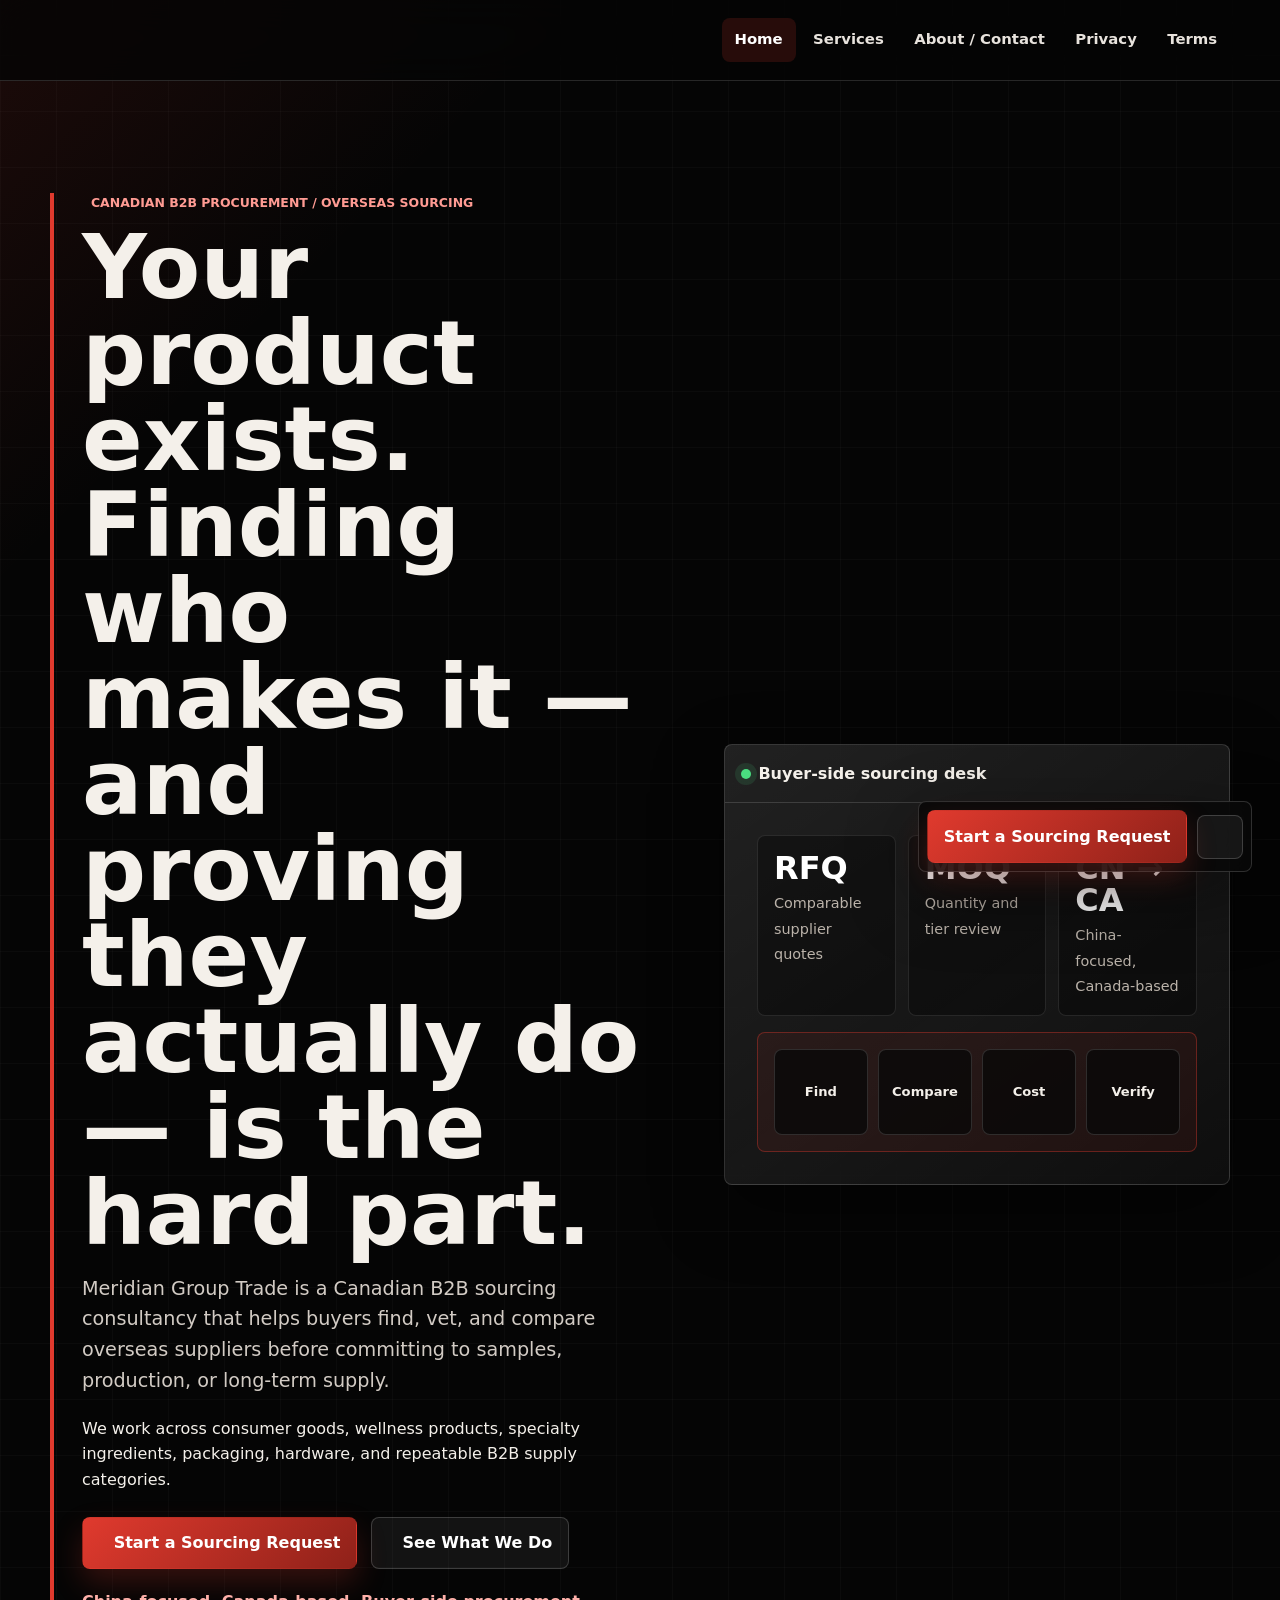
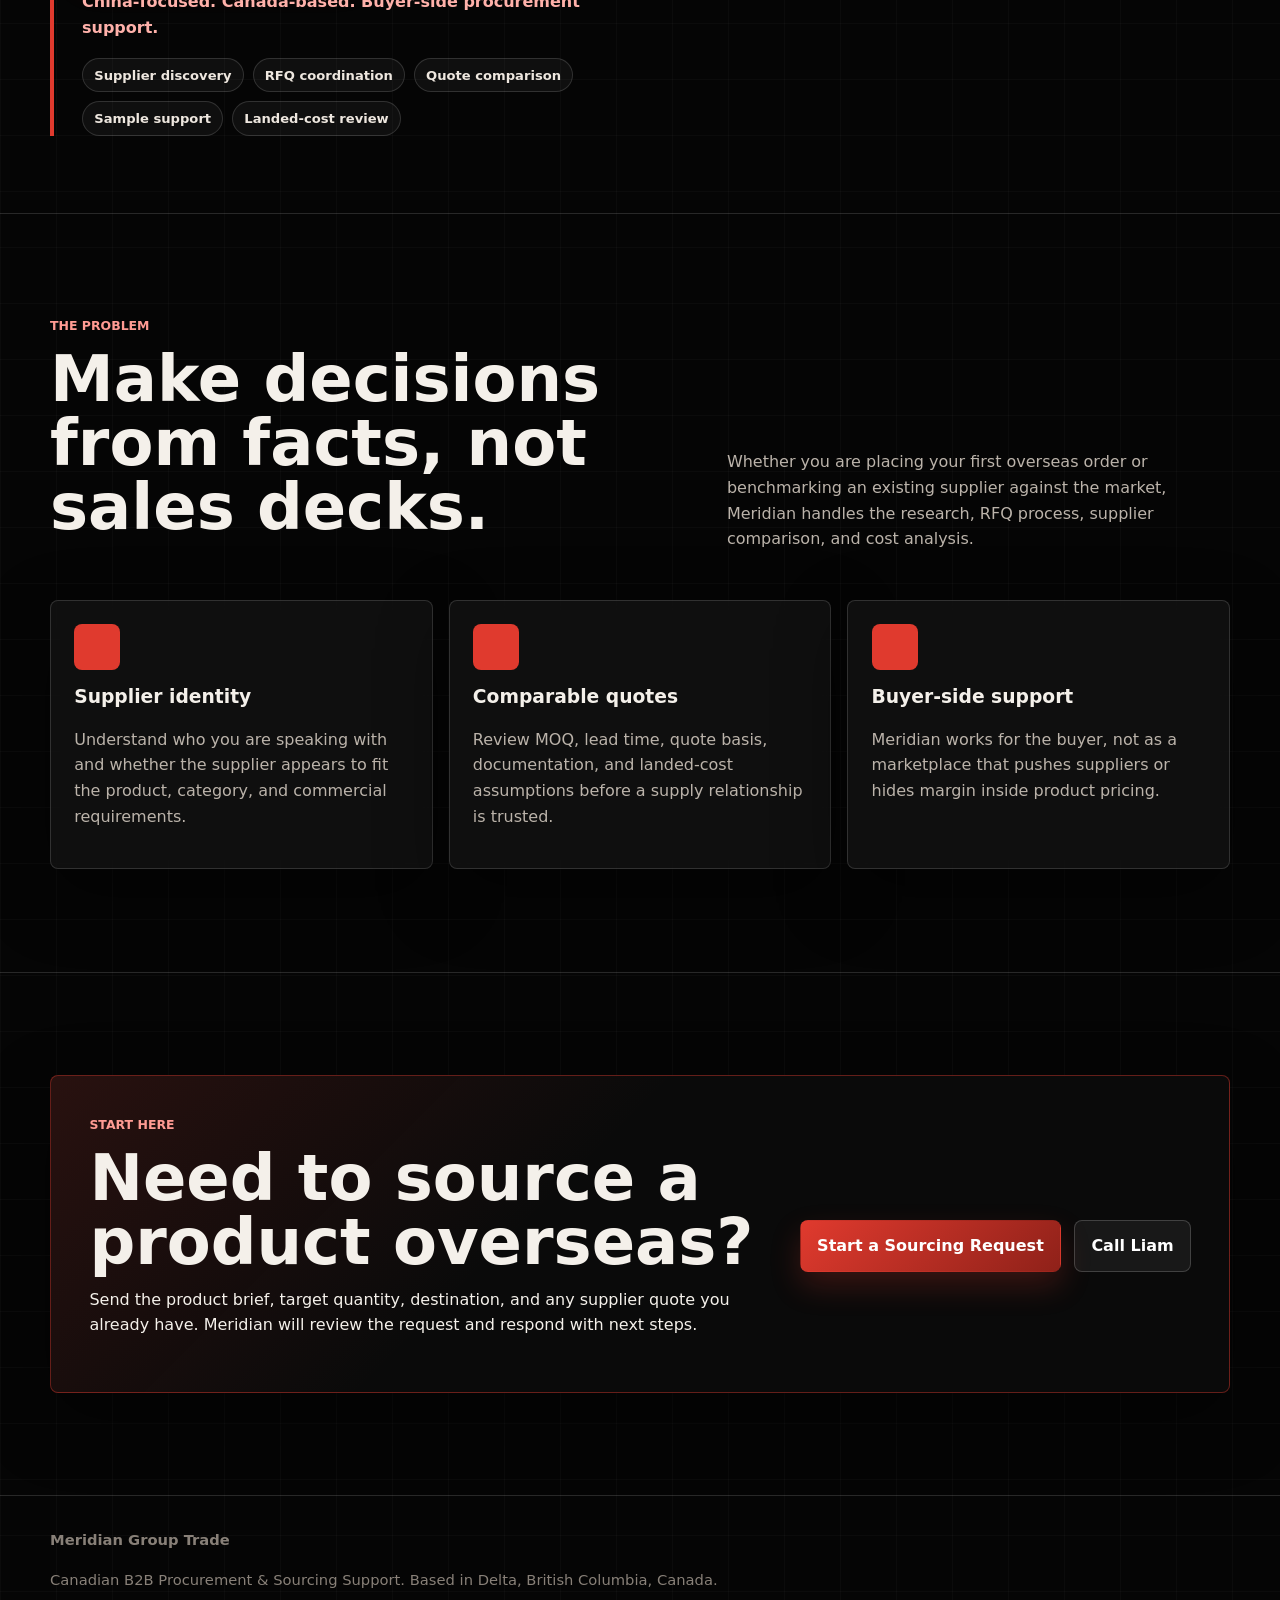
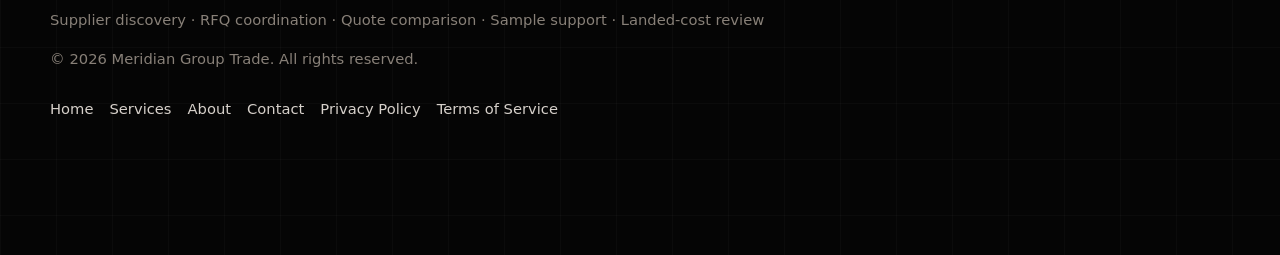
==== commit 1e9f4808: "Add files via upload" ====
--- a/meridian_group_trade_index.html
+++ b/meridian_group_trade_index.html
@@ -1,1881 +1,12 @@
 <!DOCTYPE html>
 <html lang="en">
 <head>
+    <meta http-equiv="refresh" content="0; url=./index.html">
     <meta charset="UTF-8">
-    <meta name="viewport" content="width=device-width, initial-scale=1, viewport-fit=cover">
-    <title>Meridian Group Trade | China Supplier Sourcing for Industrial Buyers</title>
-    <meta name="description" content="Meridian Group Trade helps North American industrial buyers source from China with supplier discovery, RFQs, quote comparison, sample coordination, and landed-cost planning.">
-    <link rel="canonical" href="https://www.meridiangrouptrade.com/">
-
-    <meta property="og:title" content="Meridian Group Trade | China Supplier Sourcing for Industrial Buyers">
-    <meta property="og:description" content="China supplier sourcing, RFQ support, quote comparison, sample coordination, and landed-cost planning for industrial buyers.">
-    <meta property="og:type" content="website">
-    <meta property="og:url" content="https://www.meridiangrouptrade.com/">
-    <meta property="og:image" content="https://www.meridiangrouptrade.com/logo.png">
-    <meta name="twitter:card" content="summary_large_image">
-    <meta name="twitter:title" content="Meridian Group Trade | China Supplier Sourcing for Industrial Buyers">
-    <meta name="twitter:description" content="China supplier sourcing, RFQ support, quote comparison, sample coordination, and landed-cost planning for industrial buyers.">
-    <meta name="twitter:image" content="https://www.meridiangrouptrade.com/logo.png">
-    <meta name="theme-color" content="#050505">
-
-    <link rel="preconnect" href="https://fonts.googleapis.com">
-    <link rel="preconnect" href="https://fonts.gstatic.com" crossorigin>
-    <link rel="preload" as="style" href="https://fonts.googleapis.com/css2?family=Inter:wght@400;500;600;700;800&display=swap" onload="this.onload=null;this.rel='stylesheet'">
-    <link rel="preload" as="style" href="https://cdnjs.cloudflare.com/ajax/libs/font-awesome/6.5.2/css/all.min.css" onload="this.onload=null;this.rel='stylesheet'">
-    <noscript>
-        <link rel="stylesheet" href="https://fonts.googleapis.com/css2?family=Inter:wght@400;500;600;700;800&display=swap">
-        <link rel="stylesheet" href="https://cdnjs.cloudflare.com/ajax/libs/font-awesome/6.5.2/css/all.min.css">
-    </noscript>
-
-    <script type="application/ld+json">
-    {
-        "@context": "https://schema.org",
-        "@type": "Organization",
-        "name": "Meridian Group Trade",
-        "url": "https://www.meridiangrouptrade.com/",
-        "logo": "https://www.meridiangrouptrade.com/logo.png",
-        "description": "China supplier sourcing, industrial procurement support, and B2B trade coordination for North American buyers.",
-        "address": {
-            "@type": "PostalAddress",
-            "streetAddress": "6089 Briarwood Cres",
-            "addressLocality": "Delta",
-            "addressRegion": "BC",
-            "postalCode": "V4E 2X3",
-            "addressCountry": "CA"
-        },
-        "contactPoint": {
-            "@type": "ContactPoint",
-            "name": "Liam Dunzl",
-            "jobTitle": "Procurement Manager",
-            "email": "ldunzl@meridiangrouptrade.com",
-            "telephone": "+1-604-880-6543",
-            "contactType": "procurement"
-        }
-    }
-    </script>
-
-    <style>
-        :root {
-            --bg: #050505;
-            --bg-2: #0a0a0a;
-            --panel: rgba(17, 17, 17, 0.82);
-            --panel-strong: #111111;
-            --text: #f5f5f5;
-            --muted: #b9b9b9;
-            --soft: #8d8d8d;
-            --line: rgba(255, 255, 255, 0.12);
-            --accent: #e03a2e;
-            --accent-2: #c03b2a;
-            --accent-dark: #8f2119;
-            --focus: #ff7a70;
-            --shadow: 0 18px 60px rgba(0, 0, 0, 0.42);
-            --radius: 8px;
-            --max: 1180px;
-        }
-
-        * {
-            box-sizing: border-box;
-        }
-
-        html {
-            scroll-behavior: smooth;
-        }
-
-        body {
-            min-width: 320px;
-            margin: 0;
-            padding-bottom: 5.75rem;
-            color: var(--text);
-            background:
-                linear-gradient(135deg, rgba(224, 58, 46, 0.10), transparent 24rem),
-                linear-gradient(90deg, rgba(255,255,255,0.025) 1px, transparent 1px),
-                linear-gradient(0deg, rgba(255,255,255,0.022) 1px, transparent 1px),
-                var(--bg);
-            background-size: auto, 56px 56px, 56px 56px, auto;
-            font-family: Inter, ui-sans-serif, system-ui, -apple-system, BlinkMacSystemFont, "Segoe UI", sans-serif;
-            line-height: 1.6;
-            overflow-x: hidden;
-        }
-
-        body.menu-open,
-        body.modal-open {
-            overflow: hidden;
-        }
-
-        img {
-            max-width: 100%;
-            height: auto;
-        }
-
-        a {
-            color: inherit;
-        }
-
-        button,
-        input,
-        textarea {
-            font: inherit;
-        }
-
-        button {
-            cursor: pointer;
-        }
-
-        .skip-link {
-            position: fixed;
-            top: 0.75rem;
-            left: 0.75rem;
-            z-index: 2000;
-            transform: translateY(-160%);
-            padding: 0.8rem 1rem;
-            color: #ffffff;
-            background: var(--accent);
-            border-radius: var(--radius);
-            text-decoration: none;
-            font-weight: 800;
-            transition: transform 0.2s ease;
-        }
-
-        .skip-link:focus {
-            transform: translateY(0);
-        }
-
-        :focus-visible {
-            outline: 3px solid var(--focus);
-            outline-offset: 4px;
-        }
-
-        .page-shell {
-            position: relative;
-            min-height: 100vh;
-        }
-
-        .container {
-            width: min(100% - 2rem, var(--max));
-            margin-inline: auto;
-        }
-
-        .site-header {
-            position: sticky;
-            top: 0;
-            z-index: 100;
-            border-bottom: 1px solid var(--line);
-            background: rgba(5, 5, 5, 0.78);
-            backdrop-filter: blur(18px);
-            transition: box-shadow 0.2s ease, background 0.2s ease;
-        }
-
-        .site-header.is-scrolled {
-            background: rgba(5, 5, 5, 0.94);
-            box-shadow: 0 12px 36px rgba(0, 0, 0, 0.35);
-        }
-
-        .nav {
-            display: flex;
-            align-items: center;
-            justify-content: space-between;
-            min-height: 80px;
-            gap: 1rem;
-        }
-
-        .brand {
-            display: inline-flex;
-            align-items: center;
-            gap: 0.85rem;
-            min-height: 44px;
-            text-decoration: none;
-        }
-
-        .brand img {
-            width: clamp(132px, 20vw, 190px);
-            max-height: 58px;
-            object-fit: contain;
-        }
-
-        .brand-fallback {
-            display: none;
-            font-weight: 800;
-            letter-spacing: 0;
-        }
-
-        .nav-toggle {
-            display: none;
-            width: 46px;
-            height: 46px;
-            align-items: center;
-            justify-content: center;
-            color: var(--text);
-            background: rgba(255, 255, 255, 0.06);
-            border: 1px solid var(--line);
-            border-radius: var(--radius);
-        }
-
-        .nav-links {
-            display: flex;
-            align-items: center;
-            gap: 0.35rem;
-            margin: 0;
-            padding: 0;
-            list-style: none;
-        }
-
-        .nav-links a {
-            display: inline-flex;
-            align-items: center;
-            min-height: 44px;
-            padding: 0.65rem 0.85rem;
-            border-radius: var(--radius);
-            color: #e5e5e5;
-            text-decoration: none;
-            font-size: 0.94rem;
-            font-weight: 700;
-            transition: color 0.2s ease, background 0.2s ease;
-        }
-
-        .nav-links a:hover,
-        .nav-links a.is-active {
-            color: #ffffff;
-            background: rgba(224, 58, 46, 0.16);
-        }
-
-        .hero {
-            position: relative;
-            display: grid;
-            align-items: center;
-            min-height: calc(100svh - 80px);
-            padding: clamp(4rem, 9vw, 7rem) 0 clamp(3rem, 6vw, 5rem);
-            border-bottom: 1px solid var(--line);
-        }
-
-        .hero-inner {
-            display: grid;
-            grid-template-columns: minmax(0, 1.08fr) minmax(280px, 0.92fr);
-            gap: clamp(2rem, 7vw, 5rem);
-            align-items: center;
-        }
-
-        .hero-copy {
-            border-left: 4px solid var(--accent);
-            padding-left: clamp(1rem, 2.6vw, 1.75rem);
-        }
-
-        .eyebrow {
-            display: inline-flex;
-            align-items: center;
-            gap: 0.5rem;
-            min-height: 34px;
-            margin: 0 0 1rem;
-            color: #ff9b93;
-            font-size: 0.78rem;
-            font-weight: 800;
-            text-transform: uppercase;
-        }
-
-        .eyebrow i {
-            color: var(--accent);
-        }
-
-        h1,
-        h2,
-        h3,
-        p {
-            margin-top: 0;
-        }
-
-        h1 {
-            max-width: 14ch;
-            margin-bottom: 1.1rem;
-            font-size: clamp(3rem, 8vw, 6.75rem);
-            line-height: 0.95;
-            letter-spacing: 0;
-        }
-
-        .hero-lede {
-            max-width: 62ch;
-            margin-bottom: 2rem;
-            color: #d2d2d2;
-            font-size: clamp(1rem, 1.6vw, 1.25rem);
-        }
-
-        .hero-actions,
-        .modal-actions,
-        .form-actions {
-            display: flex;
-            flex-wrap: wrap;
-            gap: 0.85rem;
-        }
-
-        .trust-chips {
-            display: flex;
-            flex-wrap: wrap;
-            gap: 0.55rem;
-            max-width: 680px;
-            margin: 1.35rem 0 0;
-            padding: 0;
-            list-style: none;
-        }
-
-        .trust-chips li {
-            display: inline-flex;
-            align-items: center;
-            min-height: 34px;
-            padding: 0.36rem 0.7rem;
-            border: 1px solid rgba(255, 255, 255, 0.14);
-            border-radius: 999px;
-            color: #e9e9e9;
-            background: rgba(255, 255, 255, 0.045);
-            font-size: 0.82rem;
-            font-weight: 800;
-            transition: border-color 0.2s ease, background 0.2s ease;
-        }
-
-        .trust-chips li:hover {
-            border-color: rgba(224, 58, 46, 0.72);
-            background: rgba(224, 58, 46, 0.12);
-        }
-
-        .btn {
-            display: inline-flex;
-            align-items: center;
-            justify-content: center;
-            gap: 0.55rem;
-            min-height: 46px;
-            padding: 0.78rem 1rem;
-            border: 1px solid transparent;
-            border-radius: var(--radius);
-            color: #ffffff;
-            text-decoration: none;
-            font-weight: 800;
-            transition: transform 0.2s ease, border-color 0.2s ease, background 0.2s ease, box-shadow 0.2s ease;
-        }
-
-        .btn:hover {
-            transform: translateY(-2px);
-        }
-
-        .btn-primary {
-            background: linear-gradient(135deg, var(--accent), var(--accent-dark));
-            box-shadow: 0 14px 30px rgba(224, 58, 46, 0.22);
-        }
-
-        .btn-primary:hover {
-            box-shadow: 0 18px 44px rgba(224, 58, 46, 0.30);
-        }
-
-        .btn-secondary {
-            background: rgba(255, 255, 255, 0.06);
-            border-color: rgba(255, 255, 255, 0.18);
-        }
-
-        .btn-secondary:hover {
-            border-color: rgba(224, 58, 46, 0.78);
-            background: rgba(224, 58, 46, 0.12);
-        }
-
-        .hero-panel {
-            position: relative;
-            overflow: hidden;
-            border: 1px solid var(--line);
-            border-radius: var(--radius);
-            background:
-                linear-gradient(145deg, rgba(255, 255, 255, 0.10), rgba(255, 255, 255, 0.025)),
-                rgba(10, 10, 10, 0.78);
-            backdrop-filter: blur(18px);
-            box-shadow: var(--shadow);
-        }
-
-        .hero-panel::before {
-            content: "";
-            position: absolute;
-            inset: 0;
-            background:
-                linear-gradient(90deg, rgba(224, 58, 46, 0.18), transparent 24%),
-                repeating-linear-gradient(135deg, rgba(255,255,255,0.06) 0 1px, transparent 1px 16px);
-            opacity: 0.72;
-            pointer-events: none;
-        }
-
-        .panel-top {
-            position: relative;
-            display: flex;
-            align-items: center;
-            justify-content: space-between;
-            gap: 1rem;
-            padding: 1rem;
-            border-bottom: 1px solid var(--line);
-        }
-
-        .status {
-            display: inline-flex;
-            align-items: center;
-            gap: 0.45rem;
-            color: #ffffff;
-            font-size: 0.86rem;
-            font-weight: 800;
-        }
-
-        .status-dot {
-            width: 0.64rem;
-            height: 0.64rem;
-            border-radius: 999px;
-            background: #4ade80;
-            box-shadow: 0 0 0 6px rgba(74, 222, 128, 0.12);
-        }
-
-        .panel-body {
-            position: relative;
-            padding: clamp(1.1rem, 3vw, 2rem);
-        }
-
-        .metric-grid {
-            display: grid;
-            grid-template-columns: repeat(3, minmax(0, 1fr));
-            gap: 0.75rem;
-            margin-bottom: 1rem;
-        }
-
-        .metric {
-            min-height: 116px;
-            padding: 1rem;
-            border: 1px solid rgba(255,255,255,0.10);
-            border-radius: var(--radius);
-            background: rgba(0, 0, 0, 0.34);
-        }
-
-        .metric strong {
-            display: block;
-            margin-bottom: 0.35rem;
-            color: #ffffff;
-            font-size: clamp(1.55rem, 4vw, 2.25rem);
-            line-height: 1;
-        }
-
-        .metric span {
-            display: block;
-            color: var(--muted);
-            font-size: 0.9rem;
-        }
-
-        .route-line {
-            position: relative;
-            display: grid;
-            grid-template-columns: repeat(4, minmax(0, 1fr));
-            gap: 0.65rem;
-            min-height: 124px;
-            padding: 1rem;
-            border: 1px solid rgba(224, 58, 46, 0.38);
-            border-radius: var(--radius);
-            background: rgba(224, 58, 46, 0.08);
-        }
-
-        .route-line::before {
-            content: "";
-            position: absolute;
-            top: 50%;
-            left: 1rem;
-            right: 1rem;
-            height: 2px;
-            background: linear-gradient(90deg, var(--accent), rgba(255,255,255,0.28), var(--accent));
-        }
-
-        .route-node {
-            position: relative;
-            z-index: 1;
-            display: grid;
-            justify-items: center;
-            align-content: center;
-            gap: 0.5rem;
-            min-height: 92px;
-            padding: 0.75rem 0.5rem;
-            border: 1px solid rgba(255, 255, 255, 0.14);
-            border-radius: var(--radius);
-            background: rgba(8, 8, 8, 0.78);
-            color: #ffffff;
-            font-size: 0.78rem;
-            text-align: center;
-            font-weight: 800;
-        }
-
-        .route-node i {
-            width: 28px;
-            height: 28px;
-            display: grid;
-            place-items: center;
-            border: 2px solid var(--accent);
-            border-radius: 50%;
-            color: #ffffff;
-            background: #080808;
-        }
-
-        .section {
-            padding: clamp(4rem, 8vw, 6.5rem) 0;
-            border-bottom: 1px solid var(--line);
-        }
-
-        .section-head {
-            display: grid;
-            grid-template-columns: minmax(0, 0.9fr) minmax(280px, 0.72fr);
-            gap: clamp(1rem, 5vw, 3rem);
-            align-items: end;
-            margin-bottom: clamp(1.8rem, 4vw, 3rem);
-        }
-
-        .section-kicker {
-            margin-bottom: 0.55rem;
-            color: #ff9b93;
-            font-size: 0.8rem;
-            font-weight: 800;
-            text-transform: uppercase;
-        }
-
-        .section h2 {
-            max-width: 15ch;
-            margin-bottom: 0;
-            font-size: clamp(2rem, 5vw, 4rem);
-            line-height: 1;
-            letter-spacing: 0;
-        }
-
-        .section-intro {
-            margin-bottom: 0;
-            color: var(--muted);
-            font-size: clamp(0.98rem, 1.3vw, 1.08rem);
-        }
-
-        .services-grid {
-            display: grid;
-            grid-template-columns: repeat(4, minmax(0, 1fr));
-            gap: 1rem;
-        }
-
-        .service-card {
-            display: flex;
-            flex-direction: column;
-            min-height: 100%;
-            padding: clamp(1.1rem, 2vw, 1.35rem);
-            border: 1px solid var(--line);
-            border-radius: var(--radius);
-            background: var(--panel);
-            color: inherit;
-            text-align: left;
-            backdrop-filter: blur(16px);
-            transition: transform 0.2s ease, border-color 0.2s ease, box-shadow 0.2s ease, background 0.2s ease;
-        }
-
-        .service-card:hover {
-            transform: translateY(-6px);
-            border-color: rgba(224, 58, 46, 0.68);
-            background: rgba(20, 20, 20, 0.92);
-            box-shadow: 0 22px 44px rgba(0, 0, 0, 0.30);
-        }
-
-        .service-card i {
-            width: 46px;
-            height: 46px;
-            display: grid;
-            place-items: center;
-            margin-bottom: 1.2rem;
-            border-radius: var(--radius);
-            color: #ffffff;
-            background: var(--accent);
-            font-size: 1.15rem;
-        }
-
-        .service-card h3 {
-            margin-bottom: 0.65rem;
-            font-size: clamp(1.18rem, 2vw, 1.5rem);
-            line-height: 1.15;
-        }
-
-        .service-card p {
-            flex: 1;
-            margin-bottom: 1.35rem;
-            color: var(--muted);
-        }
-
-        .card-action {
-            display: inline-flex;
-            align-items: center;
-            gap: 0.45rem;
-            min-height: 44px;
-            color: #ffb1aa;
-            font-weight: 800;
-        }
-
-        .proof-band {
-            display: grid;
-            grid-template-columns: repeat(4, minmax(0, 1fr));
-            gap: 1px;
-            overflow: hidden;
-            border: 1px solid var(--line);
-            border-radius: var(--radius);
-            background: var(--line);
-        }
-
-        .proof-item {
-            min-height: 142px;
-            padding: 1.2rem;
-            background: rgba(12, 12, 12, 0.88);
-        }
-
-        .proof-item i {
-            margin-bottom: 1rem;
-            color: var(--accent);
-            font-size: 1.25rem;
-        }
-
-        .proof-item strong {
-            display: block;
-            margin-bottom: 0.4rem;
-            color: #ffffff;
-        }
-
-        .proof-item span {
-            color: var(--muted);
-            font-size: 0.93rem;
-        }
-
-        .category-grid {
-            display: grid;
-            grid-template-columns: repeat(3, minmax(0, 1fr));
-            gap: 0.75rem;
-        }
-
-        .category-item {
-            display: flex;
-            align-items: center;
-            gap: 0.7rem;
-            min-height: 64px;
-            padding: 0.9rem 1rem;
-            border: 1px solid var(--line);
-            border-radius: var(--radius);
-            background: rgba(12, 12, 12, 0.82);
-            color: #eeeeee;
-            font-weight: 800;
-        }
-
-        .category-item i {
-            color: var(--accent);
-        }
-
-        .timeline {
-            display: grid;
-            grid-template-columns: repeat(5, minmax(0, 1fr));
-            gap: 1px;
-            overflow: hidden;
-            border: 1px solid var(--line);
-            border-radius: var(--radius);
-            background: var(--line);
-        }
-
-        .timeline-step {
-            position: relative;
-            min-height: 230px;
-            padding: 1.2rem;
-            background: rgba(12, 12, 12, 0.9);
-        }
-
-        .timeline-step::before {
-            content: attr(data-step);
-            display: grid;
-            place-items: center;
-            width: 38px;
-            height: 38px;
-            margin-bottom: 1rem;
-            border-radius: 50%;
-            color: #ffffff;
-            background: var(--accent);
-            font-weight: 800;
-        }
-
-        .timeline-step h3 {
-            margin-bottom: 0.65rem;
-            font-size: 1.05rem;
-            line-height: 1.2;
-        }
-
-        .timeline-step p {
-            margin-bottom: 0;
-            color: var(--muted);
-            font-size: 0.94rem;
-        }
-
-        .warning-panel,
-        .final-cta {
-            border: 1px solid rgba(224, 58, 46, 0.42);
-            border-radius: var(--radius);
-            background:
-                linear-gradient(135deg, rgba(224, 58, 46, 0.14), transparent 42%),
-                rgba(12, 12, 12, 0.88);
-            box-shadow: var(--shadow);
-        }
-
-        .warning-panel {
-            display: grid;
-            grid-template-columns: 58px minmax(0, 1fr);
-            gap: 1rem;
-            padding: clamp(1.2rem, 3vw, 2rem);
-        }
-
-        .warning-panel i {
-            display: grid;
-            place-items: center;
-            width: 52px;
-            height: 52px;
-            border-radius: var(--radius);
-            color: #ffffff;
-            background: var(--accent);
-            font-size: 1.25rem;
-        }
-
-        .warning-panel h2 {
-            max-width: none;
-            margin-bottom: 0.8rem;
-            font-size: clamp(1.8rem, 4vw, 3.2rem);
-        }
-
-        .warning-panel p {
-            max-width: 78ch;
-            margin-bottom: 0;
-            color: var(--muted);
-        }
-
-        .final-cta {
-            display: grid;
-            grid-template-columns: minmax(0, 1fr) auto;
-            gap: 1.5rem;
-            align-items: center;
-            padding: clamp(1.3rem, 4vw, 2.4rem);
-        }
-
-        .final-cta h2 {
-            max-width: 18ch;
-            margin-bottom: 0.8rem;
-        }
-
-        .final-cta p {
-            max-width: 68ch;
-            margin-bottom: 0;
-            color: var(--muted);
-        }
-
-        .contact-layout {
-            display: grid;
-            grid-template-columns: minmax(280px, 0.82fr) minmax(0, 1.18fr);
-            gap: 1rem;
-            align-items: start;
-        }
-
-        .contact-panel,
-        .form-panel {
-            border: 1px solid var(--line);
-            border-radius: var(--radius);
-            background: var(--panel);
-            backdrop-filter: blur(16px);
-        }
-
-        .contact-panel {
-            padding: clamp(1.1rem, 2.4vw, 1.6rem);
-        }
-
-        .manager {
-            display: flex;
-            align-items: center;
-            gap: 1rem;
-            padding-bottom: 1.15rem;
-            margin-bottom: 1rem;
-            border-bottom: 1px solid var(--line);
-        }
-
-        .manager-icon {
-            width: 52px;
-            height: 52px;
-            display: grid;
-            place-items: center;
-            flex: 0 0 auto;
-            border-radius: var(--radius);
-            background: rgba(224, 58, 46, 0.16);
-            color: #ffb1aa;
-            font-size: 1.35rem;
-        }
-
-        .manager h3 {
-            margin-bottom: 0.05rem;
-        }
-
-        .manager p {
-            margin: 0;
-            color: #ffb1aa;
-            font-weight: 700;
-        }
-
-        .detail-list {
-            display: grid;
-            gap: 0.7rem;
-            margin: 0;
-            padding: 0;
-            list-style: none;
-        }
-
-        .detail-list > li > a,
-        .detail-list > li > span {
-            display: grid;
-            grid-template-columns: 28px minmax(0, 1fr);
-            align-items: center;
-            gap: 0.7rem;
-            min-height: 44px;
-            color: #eeeeee;
-            text-decoration: none;
-        }
-
-        .detail-list > li > a > span,
-        .detail-list > li > span > span {
-            display: block;
-            min-width: 0;
-            word-break: normal;
-            overflow-wrap: normal;
-        }
-
-        .detail-list a[href^="mailto:"] > span {
-            overflow-wrap: anywhere;
-        }
-
-        .detail-list a[href^="tel:"] > span {
-            white-space: nowrap;
-        }
-
-        .detail-list i {
-            color: var(--accent);
-        }
-
-        .detail-list a:hover {
-            color: #ffb1aa;
-        }
-
-        .form-panel {
-            padding: clamp(1.1rem, 2.4vw, 1.6rem);
-        }
-
-        .form-grid {
-            display: grid;
-            gap: 1rem;
-        }
-
-        .field {
-            display: grid;
-            gap: 0.45rem;
-        }
-
-        .field label {
-            color: #ffffff;
-            font-weight: 800;
-        }
-
-        .field input,
-        .field textarea {
-            width: 100%;
-            min-height: 48px;
-            padding: 0.84rem 0.9rem;
-            color: #ffffff;
-            background: rgba(0, 0, 0, 0.42);
-            border: 1px solid rgba(255, 255, 255, 0.16);
-            border-radius: var(--radius);
-            transition: border-color 0.2s ease, box-shadow 0.2s ease;
-        }
-
-        .field textarea {
-            min-height: 144px;
-            resize: vertical;
-        }
-
-        .field input:focus,
-        .field textarea:focus {
-            outline: none;
-            border-color: var(--accent);
-            box-shadow: 0 0 0 4px rgba(224, 58, 46, 0.16);
-        }
-
-        .field-error {
-            min-height: 1.35rem;
-            color: #ffb1aa;
-            font-size: 0.9rem;
-            font-weight: 700;
-        }
-
-        .field.is-invalid input,
-        .field.is-invalid textarea {
-            border-color: #ff7a70;
-        }
-
-        .site-footer {
-            padding: 2rem 0;
-        }
-
-        .footer-inner {
-            display: flex;
-            align-items: center;
-            justify-content: space-between;
-            gap: 1rem;
-            color: var(--soft);
-            font-size: 0.92rem;
-        }
-
-        .footer-links {
-            display: flex;
-            flex-wrap: wrap;
-            gap: 0.5rem 1rem;
-        }
-
-        .footer-links a {
-            min-height: 44px;
-            display: inline-flex;
-            align-items: center;
-            color: #d6d6d6;
-            text-decoration: none;
-        }
-
-        .footer-links a:hover {
-            color: #ffb1aa;
-        }
-
-        .sticky-cta {
-            position: fixed;
-            right: clamp(1rem, 3vw, 1.75rem);
-            bottom: clamp(1rem, 3vw, 1.75rem);
-            z-index: 95;
-            display: flex;
-            align-items: center;
-            gap: 0.6rem;
-            padding: 0.5rem;
-            border: 1px solid rgba(255, 255, 255, 0.16);
-            border-radius: var(--radius);
-            background: rgba(8, 8, 8, 0.86);
-            backdrop-filter: blur(18px);
-            box-shadow: var(--shadow);
-        }
-
-        .sticky-cta .btn {
-            min-height: 44px;
-            padding-inline: 0.9rem;
-        }
-
-        .sticky-cta .btn-secondary {
-            width: 46px;
-            padding-inline: 0;
-        }
-
-        .modal-backdrop {
-            position: fixed;
-            inset: 0;
-            z-index: 1000;
-            display: none;
-            align-items: center;
-            justify-content: center;
-            padding: 1rem;
-            background: rgba(0, 0, 0, 0.76);
-            backdrop-filter: blur(16px);
-        }
-
-        .modal-backdrop.is-open {
-            display: flex;
-        }
-
-        .modal {
-            width: min(100%, 650px);
-            max-height: min(86vh, 720px);
-            overflow: auto;
-            border: 1px solid rgba(224, 58, 46, 0.62);
-            border-radius: var(--radius);
-            background:
-                linear-gradient(145deg, rgba(255, 255, 255, 0.08), rgba(255, 255, 255, 0.02)),
-                var(--panel-strong);
-            box-shadow: var(--shadow);
-        }
-
-        .modal-header {
-            display: flex;
-            align-items: flex-start;
-            justify-content: space-between;
-            gap: 1rem;
-            padding: 1.3rem 1.3rem 0;
-        }
-
-        .modal-title-wrap {
-            display: flex;
-            align-items: center;
-            gap: 0.85rem;
-        }
-
-        .modal-icon {
-            width: 48px;
-            height: 48px;
-            display: grid;
-            place-items: center;
-            flex: 0 0 auto;
-            border-radius: var(--radius);
-            color: #ffffff;
-            background: var(--accent);
-        }
-
-        .modal h3 {
-            margin-bottom: 0;
-            font-size: clamp(1.35rem, 3vw, 2rem);
-            line-height: 1.15;
-        }
-
-        .modal-close {
-            width: 44px;
-            height: 44px;
-            display: grid;
-            place-items: center;
-            flex: 0 0 auto;
-            color: #ffffff;
-            background: rgba(255, 255, 255, 0.06);
-            border: 1px solid var(--line);
-            border-radius: var(--radius);
-        }
-
-        .modal-close:hover {
-            border-color: var(--accent);
-            background: rgba(224, 58, 46, 0.14);
-        }
-
-        .modal-body {
-            padding: 1.2rem 1.3rem 1.3rem;
-        }
-
-        .modal-body p {
-            color: var(--muted);
-        }
-
-        .modal-list {
-            display: grid;
-            gap: 0.45rem;
-            margin: 1rem 0 1.4rem;
-            padding: 0;
-            list-style: none;
-            color: #f0f0f0;
-        }
-
-        .modal-list li {
-            display: grid;
-            grid-template-columns: 24px minmax(0, 1fr);
-            gap: 0.5rem;
-        }
-
-        .modal-list i {
-            margin-top: 0.22rem;
-            color: var(--accent);
-        }
-
-        .toast {
-            position: fixed;
-            right: 1rem;
-            bottom: 1rem;
-            z-index: 2200;
-            width: min(calc(100% - 2rem), 430px);
-            padding: 1rem;
-            border: 1px solid rgba(74, 222, 128, 0.52);
-            border-radius: var(--radius);
-            background: #101713;
-            color: #ffffff;
-            box-shadow: var(--shadow);
-            transform: translateY(150%);
-            opacity: 0;
-            transition: transform 0.25s ease, opacity 0.25s ease;
-        }
-
-        .toast.is-visible {
-            transform: translateY(0);
-            opacity: 1;
-        }
-
-        .reveal {
-            opacity: 0;
-            transform: translateY(22px);
-            transition: opacity 0.6s ease, transform 0.6s ease;
-        }
-
-        .reveal.is-visible {
-            opacity: 1;
-            transform: translateY(0);
-        }
-
-        @media (prefers-reduced-motion: reduce) {
-            *,
-            *::before,
-            *::after {
-                scroll-behavior: auto !important;
-                animation-duration: 0.01ms !important;
-                animation-iteration-count: 1 !important;
-                transition-duration: 0.01ms !important;
-            }
-        }
-
-        @media (max-width: 920px) {
-            .hero-inner,
-            .section-head,
-            .contact-layout,
-            .final-cta {
-                grid-template-columns: 1fr;
-            }
-
-            .hero {
-                min-height: auto;
-            }
-
-            .hero-panel {
-                max-width: 640px;
-            }
-
-            .services-grid,
-            .proof-band,
-            .category-grid,
-            .timeline {
-                grid-template-columns: repeat(2, minmax(0, 1fr));
-            }
-
-            .metric-grid,
-            .route-line {
-                grid-template-columns: 1fr;
-            }
-
-            .route-line::before {
-                display: none;
-            }
-        }
-
-        @media (max-width: 720px) {
-            .nav-toggle {
-                display: inline-flex;
-            }
-
-            .nav-links {
-                position: fixed;
-                top: 80px;
-                left: 1rem;
-                right: 1rem;
-                display: grid;
-                gap: 0.35rem;
-                padding: 0.7rem;
-                border: 1px solid var(--line);
-                border-radius: var(--radius);
-                background: rgba(5, 5, 5, 0.96);
-                box-shadow: var(--shadow);
-                transform: translateY(-130%);
-                opacity: 0;
-                pointer-events: none;
-                transition: transform 0.22s ease, opacity 0.22s ease;
-            }
-
-            .nav-links.is-open {
-                transform: translateY(0);
-                opacity: 1;
-                pointer-events: auto;
-            }
-
-            .nav-links a {
-                width: 100%;
-            }
-
-            .hero-copy {
-                padding-left: 1rem;
-            }
-
-            .services-grid,
-            .proof-band,
-            .metric-grid,
-            .category-grid,
-            .timeline {
-                grid-template-columns: 1fr;
-            }
-
-            .warning-panel {
-                grid-template-columns: 1fr;
-            }
-
-            .footer-inner {
-                align-items: flex-start;
-                flex-direction: column;
-            }
-
-            .sticky-cta {
-                left: 0.75rem;
-                right: 0.75rem;
-                bottom: 0.75rem;
-                display: grid;
-                grid-template-columns: minmax(0, 1fr) 52px;
-            }
-
-            .sticky-cta .btn-primary {
-                width: 100%;
-            }
-
-            .sticky-cta .btn-secondary {
-                width: 52px;
-            }
-        }
-
-        @media (max-width: 480px) {
-            .container {
-                width: min(100% - 1.25rem, var(--max));
-            }
-
-            .hero-actions .btn,
-            .modal-actions .btn,
-            .form-actions .btn {
-                width: 100%;
-            }
-
-            .manager {
-                align-items: flex-start;
-            }
-        }
-    </style>
+    <title>Meridian Group Trade</title>
+    <link rel="canonical" href="./index.html">
 </head>
 <body>
-    <a class="skip-link" href="#main">Skip to content</a>
-
-    <div class="page-shell">
-        <header class="site-header" data-header>
-            <div class="container nav">
-                <a class="brand" href="#home" aria-label="Meridian Group Trade home">
-                    <img src="./logo.png" alt="Meridian Group Trade logo" loading="lazy" decoding="async" onerror="this.style.display='none';this.nextElementSibling.style.display='inline-block';">
-                    <span class="brand-fallback">Meridian Group Trade</span>
-                </a>
-
-                <button class="nav-toggle" type="button" aria-label="Open navigation menu" aria-controls="site-nav" aria-expanded="false" data-nav-toggle>
-                    <i class="fa-solid fa-bars" aria-hidden="true"></i>
-                </button>
-
-                <nav aria-label="Primary navigation">
-                    <ul class="nav-links" id="site-nav" data-nav-menu>
-                        <li><a href="#home" class="is-active">Home</a></li>
-                        <li><a href="#services">Services</a></li>
-                        <li><a href="#categories">Product Types</a></li>
-                        <li><a href="#process">Process</a></li>
-                        <li><a href="#contact">Contact</a></li>
-                    </ul>
-                </nav>
-            </div>
-        </header>
-
-        <main id="main">
-            <section class="hero" id="home" aria-labelledby="hero-title">
-                <div class="container hero-inner">
-                    <div class="hero-copy reveal">
-                        <p class="eyebrow"><i class="fa-solid fa-industry" aria-hidden="true"></i> China supplier sourcing / industrial trade</p>
-                        <h1 id="hero-title">Reliable China sourcing for industrial buyers.</h1>
-                        <p class="hero-lede">Meridian Group Trade connects industrial buyers with verified Chinese manufacturers and suppliers. We help manage supplier discovery, RFQs, quote comparison, sample coordination, negotiation support, and landed-cost planning so your business can source with confidence.</p>
-                        <div class="hero-actions" aria-label="Primary actions">
-                            <a class="btn btn-primary" href="#contact"><i class="fa-solid fa-envelope" aria-hidden="true"></i> Request Supplier Quote</a>
-                            <a class="btn btn-secondary" href="tel:+16048806543"><i class="fa-solid fa-phone" aria-hidden="true"></i> Call Liam</a>
-                        </div>
-                        <ul class="trust-chips" aria-label="Sourcing support">
-                            <li>Factory sourcing</li>
-                            <li>RFQ comparison</li>
-                            <li>MOQ review</li>
-                            <li>Sample coordination</li>
-                            <li>Landed-cost planning</li>
-                            <li>Industrial parts &amp; equipment</li>
-                        </ul>
-                    </div>
-
-                    <aside class="hero-panel reveal" aria-label="China RFQ pipeline summary">
-                        <div class="panel-top">
-                            <span class="status"><span class="status-dot" aria-hidden="true"></span> China RFQ Pipeline</span>
-                            <i class="fa-solid fa-shield-halved" aria-hidden="true"></i>
-                        </div>
-                        <div class="panel-body">
-                            <div class="metric-grid">
-                                <div class="metric">
-                                    <strong>RFQ</strong>
-                                    <span>Supplier quote requests</span>
-                                </div>
-                                <div class="metric">
-                                    <strong>24h</strong>
-                                    <span>Target response window</span>
-                                </div>
-                                <div class="metric">
-                                    <strong>CN &rarr; NA</strong>
-                                    <span>Factory-to-buyer coordination</span>
-                                </div>
-                            </div>
-                            <div class="route-line" aria-label="China sourcing process">
-                                <span class="route-node"><i class="fa-solid fa-magnifying-glass" aria-hidden="true"></i>Source</span>
-                                <span class="route-node"><i class="fa-solid fa-shield-halved" aria-hidden="true"></i>Verify</span>
-                                <span class="route-node"><i class="fa-solid fa-file-lines" aria-hidden="true"></i>Quote</span>
-                                <span class="route-node"><i class="fa-solid fa-route" aria-hidden="true"></i>Landed Cost</span>
-                            </div>
-                        </div>
-                    </aside>
-                </div>
-            </section>
-
-            <section class="section" id="services" aria-labelledby="services-title">
-                <div class="container">
-                    <div class="section-head reveal">
-                        <div>
-                            <p class="section-kicker">Capabilities</p>
-                            <h2 id="services-title">Industrial sourcing from China, simplified.</h2>
-                        </div>
-                        <p class="section-intro">We support businesses that need reliable overseas supply without wasting time chasing factories, unclear pricing, inconsistent communication, or confusing landed costs.</p>
-                    </div>
-
-                    <div class="services-grid">
-                        <button class="service-card reveal" type="button" data-service="discovery" aria-haspopup="dialog">
-                            <i class="fa-solid fa-magnifying-glass-location" aria-hidden="true"></i>
-                            <h3>Supplier Discovery</h3>
-                            <p>We identify China-based manufacturers and trading partners that match your product, volume, budget, and quality requirements.</p>
-                            <span class="card-action">Open details <i class="fa-solid fa-arrow-right" aria-hidden="true"></i></span>
-                        </button>
-
-                        <button class="service-card reveal" type="button" data-service="rfq" aria-haspopup="dialog">
-                            <i class="fa-solid fa-file-invoice-dollar" aria-hidden="true"></i>
-                            <h3>RFQ &amp; Quote Comparison</h3>
-                            <p>We structure quote requests, compare factory pricing, review MOQs, lead times, payment terms, and flag unclear supplier conditions before you commit.</p>
-                            <span class="card-action">Open details <i class="fa-solid fa-arrow-right" aria-hidden="true"></i></span>
-                        </button>
-
-                        <button class="service-card reveal" type="button" data-service="samples" aria-haspopup="dialog">
-                            <i class="fa-solid fa-box-open" aria-hidden="true"></i>
-                            <h3>Sample &amp; Order Coordination</h3>
-                            <p>We help coordinate samples, production details, packaging requirements, and supplier communication before larger purchase decisions are made.</p>
-                            <span class="card-action">Open details <i class="fa-solid fa-arrow-right" aria-hidden="true"></i></span>
-                        </button>
-
-                        <button class="service-card reveal" type="button" data-service="landed" aria-haspopup="dialog">
-                            <i class="fa-solid fa-calculator" aria-hidden="true"></i>
-                            <h3>Landed-Cost Planning</h3>
-                            <p>We help estimate the real procurement cost, including product cost, freight, duties, documentation, and delivery terms.</p>
-                            <span class="card-action">Open details <i class="fa-solid fa-arrow-right" aria-hidden="true"></i></span>
-                        </button>
-                    </div>
-                </div>
-            </section>
-
-            <section class="section" id="categories" aria-labelledby="categories-title">
-                <div class="container">
-                    <div class="section-head reveal">
-                        <div>
-                            <p class="section-kicker">Product categories</p>
-                            <h2 id="categories-title">Built for industrial buyers who need supply, not excuses.</h2>
-                        </div>
-                        <p class="section-intro">The sourcing scope stays broad enough for real industrial purchasing while remaining focused on B2B parts, equipment, components, and repeatable supply needs.</p>
-                    </div>
-
-                    <div class="category-grid reveal">
-                        <div class="category-item"><i class="fa-solid fa-warehouse" aria-hidden="true"></i> Forklift &amp; material-handling parts</div>
-                        <div class="category-item"><i class="fa-solid fa-gears" aria-hidden="true"></i> Industrial equipment components</div>
-                        <div class="category-item"><i class="fa-solid fa-screwdriver-wrench" aria-hidden="true"></i> Shop supplies and consumables</div>
-                        <div class="category-item"><i class="fa-solid fa-industry" aria-hidden="true"></i> Fabricated metal products</div>
-                        <div class="category-item"><i class="fa-solid fa-microchip" aria-hidden="true"></i> Machined components</div>
-                        <div class="category-item"><i class="fa-solid fa-bolt" aria-hidden="true"></i> Electrical and mechanical parts</div>
-                        <div class="category-item"><i class="fa-solid fa-truck-ramp-box" aria-hidden="true"></i> Warehouse and logistics equipment</div>
-                        <div class="category-item"><i class="fa-solid fa-drafting-compass" aria-hidden="true"></i> Custom-manufactured goods</div>
-                        <div class="category-item"><i class="fa-solid fa-boxes-stacked" aria-hidden="true"></i> Bulk B2B inventory</div>
-                    </div>
-                </div>
-            </section>
-
-            <section class="section" id="why" aria-labelledby="why-title">
-                <div class="container">
-                    <div class="section-head reveal">
-                        <div>
-                            <p class="section-kicker">Why Meridian</p>
-                            <h2 id="why-title">Less guesswork. Better suppliers. Cleaner execution.</h2>
-                        </div>
-                        <p class="section-intro">Sourcing from China can work extremely well, but only when the process is controlled. Meridian Group Trade focuses on supplier discovery, clear RFQs, documented communication, realistic quote comparison, and practical landed-cost planning before money moves.</p>
-                    </div>
-
-                    <div class="proof-band reveal">
-                        <div class="proof-item">
-                            <i class="fa-solid fa-list-check" aria-hidden="true"></i>
-                            <strong>Clear supplier shortlists</strong>
-                            <span>Options are narrowed against product fit, quantity, budget, and practical sourcing requirements.</span>
-                        </div>
-                        <div class="proof-item">
-                            <i class="fa-solid fa-table-columns" aria-hidden="true"></i>
-                            <strong>Transparent quote comparison</strong>
-                            <span>MOQs, lead times, payment terms, and unclear supplier conditions are reviewed side by side.</span>
-                        </div>
-                        <div class="proof-item">
-                            <i class="fa-solid fa-comments-dollar" aria-hidden="true"></i>
-                            <strong>Practical negotiation support</strong>
-                            <span>Commercial terms are clarified before larger purchase decisions or production commitments.</span>
-                        </div>
-                        <div class="proof-item">
-                            <i class="fa-solid fa-route" aria-hidden="true"></i>
-                            <strong>Import-aware planning</strong>
-                            <span>Product cost, freight assumptions, duties, documentation, and delivery terms stay visible.</span>
-                        </div>
-                    </div>
-                </div>
-            </section>
-
-            <section class="section" id="process" aria-labelledby="process-title">
-                <div class="container">
-                    <div class="section-head reveal">
-                        <div>
-                            <p class="section-kicker">Process timeline</p>
-                            <h2 id="process-title">A clean sourcing process from RFQ to delivery planning.</h2>
-                        </div>
-                        <p class="section-intro">The workflow is designed to make supplier search, quote review, sample coordination, and landed-cost planning easier to understand before money moves.</p>
-                    </div>
-
-                    <div class="timeline reveal">
-                        <div class="timeline-step" data-step="1">
-                            <h3>Submit Your RFQ</h3>
-                            <p>The buyer sends product details, quantity, specs, photos, drawings, or an existing supplier quote.</p>
-                        </div>
-                        <div class="timeline-step" data-step="2">
-                            <h3>Supplier Search</h3>
-                            <p>Meridian identifies suitable China-based suppliers and manufacturers.</p>
-                        </div>
-                        <div class="timeline-step" data-step="3">
-                            <h3>Quote Review</h3>
-                            <p>Pricing, MOQ, lead time, payment terms, production capability, and shipping terms are compared.</p>
-                        </div>
-                        <div class="timeline-step" data-step="4">
-                            <h3>Sample / Terms Coordination</h3>
-                            <p>Samples, packaging, product details, and supplier communication are coordinated before full production.</p>
-                        </div>
-                        <div class="timeline-step" data-step="5">
-                            <h3>Landed-Cost Planning</h3>
-                            <p>The buyer gets a clearer picture of total cost before moving forward.</p>
-                        </div>
-                    </div>
-                </div>
-            </section>
-
-            <section class="section" id="warning" aria-labelledby="warning-title">
-                <div class="container">
-                    <div class="warning-panel reveal">
-                        <i class="fa-solid fa-triangle-exclamation" aria-hidden="true"></i>
-                        <div>
-                            <h2 id="warning-title">Not just "find me a supplier."</h2>
-                            <p>Bad sourcing is expensive. The cheapest quote can become the most expensive mistake if the supplier is unreliable, the MOQ changes, the freight terms are unclear, or the product arrives wrong. Meridian Group Trade is built for buyers who need disciplined sourcing, not random supplier screenshots.</p>
-                        </div>
-                    </div>
-                </div>
-            </section>
-
-            <section class="section" id="start-rfq" aria-labelledby="start-rfq-title">
-                <div class="container">
-                    <div class="final-cta reveal">
-                        <div>
-                            <p class="section-kicker">Start sourcing</p>
-                            <h2 id="start-rfq-title">Need a supplier in China? Start with the RFQ.</h2>
-                            <p>Send the product details, target quantity, photos, drawings, or current quote. We'll review the request and respond with the next steps.</p>
-                        </div>
-                        <div class="hero-actions" aria-label="Final actions">
-                            <a class="btn btn-primary" href="#contact"><i class="fa-solid fa-envelope-open-text" aria-hidden="true"></i> Request Supplier Quote</a>
-                            <a class="btn btn-secondary" href="tel:+16048806543"><i class="fa-solid fa-phone" aria-hidden="true"></i> Call Liam</a>
-                        </div>
-                    </div>
-                </div>
-            </section>
-
-            <section class="section" id="contact" aria-labelledby="contact-title">
-                <div class="container">
-                    <div class="section-head reveal">
-                        <div>
-                            <p class="section-kicker">Contact</p>
-                            <h2 id="contact-title">Reach the China sourcing desk.</h2>
-                        </div>
-                        <p class="section-intro">Send product details, target quantity, photos, drawings, destination, and any supplier quote you already have.</p>
-                    </div>
-
-                    <div class="contact-layout">
-                        <aside class="contact-panel reveal" aria-label="Meridian Group Trade contact details">
-                            <div class="manager">
-                                <div class="manager-icon"><i class="fa-solid fa-user-tie" aria-hidden="true"></i></div>
-                                <div>
-                                    <h3>Liam Dunzl</h3>
-                                    <p>Procurement Manager</p>
-                                </div>
-                            </div>
-
-                            <ul class="detail-list">
-                                <li>
-                                    <a href="mailto:ldunzl@meridiangrouptrade.com">
-                                        <i class="fa-solid fa-envelope" aria-hidden="true"></i>
-                                        <span>ldunzl@meridiangrouptrade.com</span>
-                                    </a>
-                                </li>
-                                <li>
-                                    <a href="tel:+16048806543">
-                                        <i class="fa-solid fa-phone" aria-hidden="true"></i>
-                                        <span>+1 604-880-6543</span>
-                                    </a>
-                                </li>
-                                <li>
-                                    <span>
-                                        <i class="fa-solid fa-location-dot" aria-hidden="true"></i>
-                                        <span>6089 Briarwood Cres, Delta, BC, Canada V4E 2X3</span>
-                                    </span>
-                                </li>
-                            </ul>
-
-                        </aside>
-
-                        <div class="form-panel reveal">
-                            <form id="contact-form" class="form-grid" action="https://formsubmit.co/ajax/ldunzl@meridiangrouptrade.com" method="POST" novalidate>
-                                <input type="hidden" name="_subject" value="New China supplier sourcing RFQ">
-                                <input type="hidden" name="_template" value="table">
-                                <input type="hidden" name="_captcha" value="false">
-                                <input type="hidden" name="_honey" value="" tabindex="-1" autocomplete="off" aria-hidden="true">
-                                <input type="hidden" name="source" value="Meridian Group Trade China sourcing landing page">
-
-                                <div class="field" data-field="name">
-                                    <label for="name">Full name</label>
-                                    <input id="name" name="name" type="text" autocomplete="name" required aria-describedby="name-error">
-                                    <span class="field-error" id="name-error" aria-live="polite"></span>
-                                </div>
-
-                                <div class="field" data-field="email">
-                                    <label for="email">Email address</label>
-                                    <input id="email" name="email" type="email" autocomplete="email" required aria-describedby="email-error">
-                                    <span class="field-error" id="email-error" aria-live="polite"></span>
-                                </div>
-
-                                <div class="field" data-field="message">
-                                    <label for="message">RFQ / sourcing details</label>
-                                    <textarea id="message" name="message" required aria-describedby="message-error"></textarea>
-                                    <span class="field-error" id="message-error" aria-live="polite"></span>
-                                </div>
-
-                                <div class="form-actions">
-                                    <button class="btn btn-primary" type="submit"><i class="fa-solid fa-paper-plane" aria-hidden="true"></i> Submit RFQ</button>
-                                </div>
-                            </form>
-                        </div>
-                    </div>
-                </div>
-            </section>
-        </main>
-
-        <footer class="site-footer">
-            <div class="container footer-inner">
-                <span>&copy; 2026 Meridian Group Trade. China supplier sourcing, industrial procurement support, and B2B trade coordination for North American buyers.</span>
-                <div class="footer-links">
-                    <a href="mailto:ldunzl@meridiangrouptrade.com">Email</a>
-                    <a href="tel:+16048806543">Call</a>
-                    <a href="#home">Back to top</a>
-                </div>
-            </div>
-        </footer>
-    </div>
-
-    <aside class="sticky-cta" aria-label="Quick contact actions">
-        <a class="btn btn-primary" href="#contact"><i class="fa-solid fa-envelope-open-text" aria-hidden="true"></i> Request Supplier Quote</a>
-        <a class="btn btn-secondary" href="tel:+16048806543" aria-label="Call Liam Dunzl"><i class="fa-solid fa-phone" aria-hidden="true"></i></a>
-    </aside>
-
-    <div class="modal-backdrop" data-modal-backdrop>
-        <section class="modal" role="dialog" aria-modal="true" aria-labelledby="modal-title" aria-describedby="modal-description" tabindex="-1">
-            <div class="modal-header">
-                <div class="modal-title-wrap">
-                    <span class="modal-icon" data-modal-icon><i class="fa-solid fa-industry" aria-hidden="true"></i></span>
-                    <h3 id="modal-title"></h3>
-                </div>
-                <button class="modal-close" type="button" aria-label="Close service details" data-modal-close>
-                    <i class="fa-solid fa-xmark" aria-hidden="true"></i>
-                </button>
-            </div>
-            <div class="modal-body">
-                <p id="modal-description"></p>
-                <ul class="modal-list" data-modal-list></ul>
-                <div class="modal-actions">
-                    <button class="btn btn-primary" type="button" data-request-quote><i class="fa-solid fa-envelope-open-text" aria-hidden="true"></i> Request Supplier Quote</button>
-                    <a class="btn btn-secondary" href="mailto:ldunzl@meridiangrouptrade.com" data-email-liam><i class="fa-solid fa-paper-plane" aria-hidden="true"></i> Email Liam</a>
-                </div>
-            </div>
-        </section>
-    </div>
-
-    <div class="toast" role="status" aria-live="polite" data-toast></div>
-
-    <!--
-        GitHub Pages deployment:
-        1. Rename this file to index.html.
-        2. Place index.html and logo.png in the repository root.
-        3. Add a CNAME file containing: www.meridiangrouptrade.com
-        4. Enable GitHub Pages from the repository settings.
-    -->
-
-    <script>
-        (() => {
-            const header = document.querySelector('[data-header]');
-            const navToggle = document.querySelector('[data-nav-toggle]');
-            const navMenu = document.querySelector('[data-nav-menu]');
-            const navLinks = [...document.querySelectorAll('.nav-links a')];
-            const sections = [...document.querySelectorAll('main section[id]')];
-            const serviceButtons = [...document.querySelectorAll('[data-service]')];
-            const modalBackdrop = document.querySelector('[data-modal-backdrop]');
-            const modal = modalBackdrop.querySelector('.modal');
-            const modalTitle = document.getElementById('modal-title');
-            const modalDescription = document.getElementById('modal-description');
-            const modalIcon = document.querySelector('[data-modal-icon]');
-            const modalList = document.querySelector('[data-modal-list]');
-            const modalClose = document.querySelector('[data-modal-close]');
-            const requestQuote = document.querySelector('[data-request-quote]');
-            const emailLiam = document.querySelector('[data-email-liam]');
-            const form = document.getElementById('contact-form');
-            const submitButton = form.querySelector('button[type="submit"]');
-            const originalSubmitHTML = submitButton.innerHTML;
-            const toast = document.querySelector('[data-toast]');
-            const fieldMap = {
-                name: document.getElementById('name'),
-                email: document.getElementById('email'),
-                message: document.getElementById('message')
-            };
-
-            const services = {
-                discovery: {
-                    title: 'Supplier Discovery',
-                    icon: 'fa-magnifying-glass-location',
-                    description: 'Meridian Group Trade helps identify China-based manufacturers and trading partners that fit the buyer requirement before time is spent on weak supplier options.',
-                    bullets: [
-                        'Supplier search based on product type, quantity, budget, and technical requirements.',
-                        'Shortlists built around industrial fit, communication quality, and sourcing practicality.',
-                        'Support for buyers who need factory-direct opportunities without random supplier screenshots.'
-                    ],
-                    subject: 'Supplier Discovery Inquiry'
-                },
-                rfq: {
-                    title: 'RFQ & Quote Comparison',
-                    icon: 'fa-file-invoice-dollar',
-                    description: 'The RFQ workflow makes supplier pricing, MOQ, lead time, payment terms, and unclear conditions easier to compare before a buyer commits.',
-                    bullets: [
-                        'Quote requests structured around the buyer requirement and decision criteria.',
-                        'Factory pricing, MOQs, lead times, payment terms, and shipping terms compared side by side.',
-                        'Unclear supplier conditions flagged before they become expensive surprises.'
-                    ],
-                    subject: 'RFQ and Quote Comparison Inquiry'
-                },
-                samples: {
-                    title: 'Sample & Order Coordination',
-                    icon: 'fa-box-open',
-                    description: 'Sample and order coordination helps buyers clarify product details, packaging expectations, and supplier communication before larger purchase decisions.',
-                    bullets: [
-                        'Sample requests and product details coordinated with supplier communication.',
-                        'Packaging, production notes, and buyer expectations clarified before scale-up.',
-                        'Practical negotiation support for terms, timelines, and purchase readiness.'
-                    ],
-                    subject: 'Sample and Order Coordination Inquiry'
-                },
-                landed: {
-                    title: 'Landed-Cost Planning',
-                    icon: 'fa-calculator',
-                    description: 'Landed-cost planning helps the buyer understand more than unit price by reviewing cost inputs that can affect the real procurement decision.',
-                    bullets: [
-                        'Product cost, freight assumptions, duties, documentation, and delivery terms considered together.',
-                        'Import-ready coordination language focused on planning, documentation, and cost visibility.',
-                        'A clearer total-cost picture before the buyer moves forward.'
-                    ],
-                    subject: 'Landed-Cost Planning Inquiry'
-                }
-            };
-
-            let activeService = null;
-            let lastFocusedElement = null;
-
-            const setMenuState = (isOpen) => {
-                navMenu.classList.toggle('is-open', isOpen);
-                navToggle.setAttribute('aria-expanded', String(isOpen));
-                navToggle.setAttribute('aria-label', isOpen ? 'Close navigation menu' : 'Open navigation menu');
-                navToggle.querySelector('i').className = isOpen ? 'fa-solid fa-xmark' : 'fa-solid fa-bars';
-                document.body.classList.toggle('menu-open', isOpen);
-            };
-
-            navToggle.addEventListener('click', () => {
-                setMenuState(!navMenu.classList.contains('is-open'));
-            });
-
-            navLinks.forEach((link) => {
-                link.addEventListener('click', () => setMenuState(false));
-            });
-
-            const updateHeader = () => {
-                header.classList.toggle('is-scrolled', window.scrollY > 8);
-            };
-
-            const updateActiveLink = () => {
-                const current = sections.reduce((active, section) => {
-                    const sectionTop = section.offsetTop - 130;
-                    return window.scrollY >= sectionTop ? section.id : active;
-                }, 'home');
-
-                navLinks.forEach((link) => {
-                    link.classList.toggle('is-active', link.getAttribute('href') === `#${current}`);
-                });
-            };
-
-            const showToast = (message) => {
-                toast.textContent = message;
-                toast.classList.add('is-visible');
-                window.clearTimeout(showToast.timer);
-                showToast.timer = window.setTimeout(() => {
-                    toast.classList.remove('is-visible');
-                }, 5200);
-            };
-
-            const encodeMailto = (subject) => {
-                const body = 'Hello Liam,%0D%0A%0D%0AI would like to discuss China supplier sourcing with Meridian Group Trade.%0D%0A';
-                return `mailto:ldunzl@meridiangrouptrade.com?subject=${encodeURIComponent(subject)}&body=${body}`;
-            };
-
-            const openModal = (serviceKey) => {
-                const service = services[serviceKey];
-                if (!service) return;
-
-                activeService = service;
-                lastFocusedElement = document.activeElement;
-                modalTitle.textContent = service.title;
-                modalDescription.textContent = service.description;
-                modalIcon.innerHTML = `<i class="fa-solid ${service.icon}" aria-hidden="true"></i>`;
-                modalList.innerHTML = service.bullets.map((item) => `<li><i class="fa-solid fa-check" aria-hidden="true"></i><span>${item}</span></li>`).join('');
-                emailLiam.href = encodeMailto(service.subject);
-                modalBackdrop.classList.add('is-open');
-                document.body.classList.add('modal-open');
-                modal.focus();
-            };
-
-            const closeModal = () => {
-                modalBackdrop.classList.remove('is-open');
-                document.body.classList.remove('modal-open');
-                activeService = null;
-                if (lastFocusedElement) lastFocusedElement.focus();
-            };
-
-            serviceButtons.forEach((button) => {
-                button.addEventListener('click', () => openModal(button.dataset.service));
-            });
-
-            modalClose.addEventListener('click', closeModal);
-
-            modalBackdrop.addEventListener('click', (event) => {
-                if (event.target === modalBackdrop) closeModal();
-            });
-
-            requestQuote.addEventListener('click', () => {
-                if (!activeService) return;
-                fieldMap.message.value = `${activeService.title}: `;
-                closeModal();
-                document.getElementById('contact').scrollIntoView({ behavior: 'smooth', block: 'start' });
-                window.setTimeout(() => fieldMap.message.focus(), 550);
-            });
-
-            document.addEventListener('keydown', (event) => {
-                if (event.key === 'Escape') {
-                    if (modalBackdrop.classList.contains('is-open')) closeModal();
-                    if (navMenu.classList.contains('is-open')) setMenuState(false);
-                }
-
-                if (event.key === 'Tab' && modalBackdrop.classList.contains('is-open')) {
-                    const focusable = [...modal.querySelectorAll('a[href], button, [tabindex]:not([tabindex="-1"])')];
-                    const first = focusable[0];
-                    const last = focusable[focusable.length - 1];
-
-                    if (event.shiftKey && document.activeElement === first) {
-                        event.preventDefault();
-                        last.focus();
-                    } else if (!event.shiftKey && document.activeElement === last) {
-                        event.preventDefault();
-                        first.focus();
-                    }
-                }
-            });
-
-            const validators = {
-                name: (value) => value.trim().length >= 2 ? '' : 'Enter your full name.',
-                email: (value) => /^[^\s@]+@[^\s@]+\.[^\s@]+$/.test(value.trim()) ? '' : 'Enter a valid email address.',
-                message: (value) => value.trim().length >= 10 ? '' : 'Enter a message with at least 10 characters.'
-            };
-
-            const setError = (fieldName, message) => {
-                const input = fieldMap[fieldName];
-                const field = input.closest('.field');
-                const error = document.getElementById(`${fieldName}-error`);
-                field.classList.toggle('is-invalid', Boolean(message));
-                input.setAttribute('aria-invalid', String(Boolean(message)));
-                error.textContent = message;
-            };
-
-            const validateField = (fieldName) => {
-                const message = validators[fieldName](fieldMap[fieldName].value);
-                setError(fieldName, message);
-                return !message;
-            };
-
-            Object.keys(fieldMap).forEach((fieldName) => {
-                fieldMap[fieldName].addEventListener('input', () => validateField(fieldName));
-                fieldMap[fieldName].addEventListener('blur', () => validateField(fieldName));
-            });
-
-            form.addEventListener('submit', async (event) => {
-                event.preventDefault();
-                const isValid = Object.keys(fieldMap).map(validateField).every(Boolean);
-                if (!isValid) {
-                    const firstInvalid = form.querySelector('[aria-invalid="true"]');
-                    if (firstInvalid) firstInvalid.focus();
-                    return;
-                }
-
-                const name = fieldMap.name.value.trim();
-                const formData = new FormData(form);
-
-                submitButton.disabled = true;
-                submitButton.innerHTML = '<i class="fa-solid fa-circle-notch fa-spin" aria-hidden="true"></i> Sending...';
-
-                try {
-                    const response = await fetch(form.action, {
-                        method: 'POST',
-                        headers: {
-                            Accept: 'application/json'
-                        },
-                        body: formData
-                    });
-
-                    if (!response.ok) {
-                        throw new Error('Form endpoint rejected the submission.');
-                    }
-
-                    showToast(`Thank you ${name}. Liam will contact you within 24 hours.`);
-                    form.reset();
-                    Object.keys(fieldMap).forEach((fieldName) => setError(fieldName, ''));
-                } catch (error) {
-                    showToast('Unable to send right now. Please email Liam directly at ldunzl@meridiangrouptrade.com.');
-                } finally {
-                    submitButton.disabled = false;
-                    submitButton.innerHTML = originalSubmitHTML;
-                }
-            });
-
-            const revealObserver = new IntersectionObserver((entries) => {
-                entries.forEach((entry) => {
-                    if (entry.isIntersecting) {
-                        entry.target.classList.add('is-visible');
-                        revealObserver.unobserve(entry.target);
-                    }
-                });
-            }, { threshold: 0.18 });
-
-            document.querySelectorAll('.reveal').forEach((element) => revealObserver.observe(element));
-
-            window.addEventListener('scroll', () => {
-                updateHeader();
-                updateActiveLink();
-            }, { passive: true });
-
-            window.addEventListener('resize', () => {
-                if (window.innerWidth > 720) setMenuState(false);
-            });
-
-            updateHeader();
-            updateActiveLink();
-        })();
-    </script>
+    <p><a href="./index.html">Open Meridian Group Trade</a></p>
 </body>
 </html>
